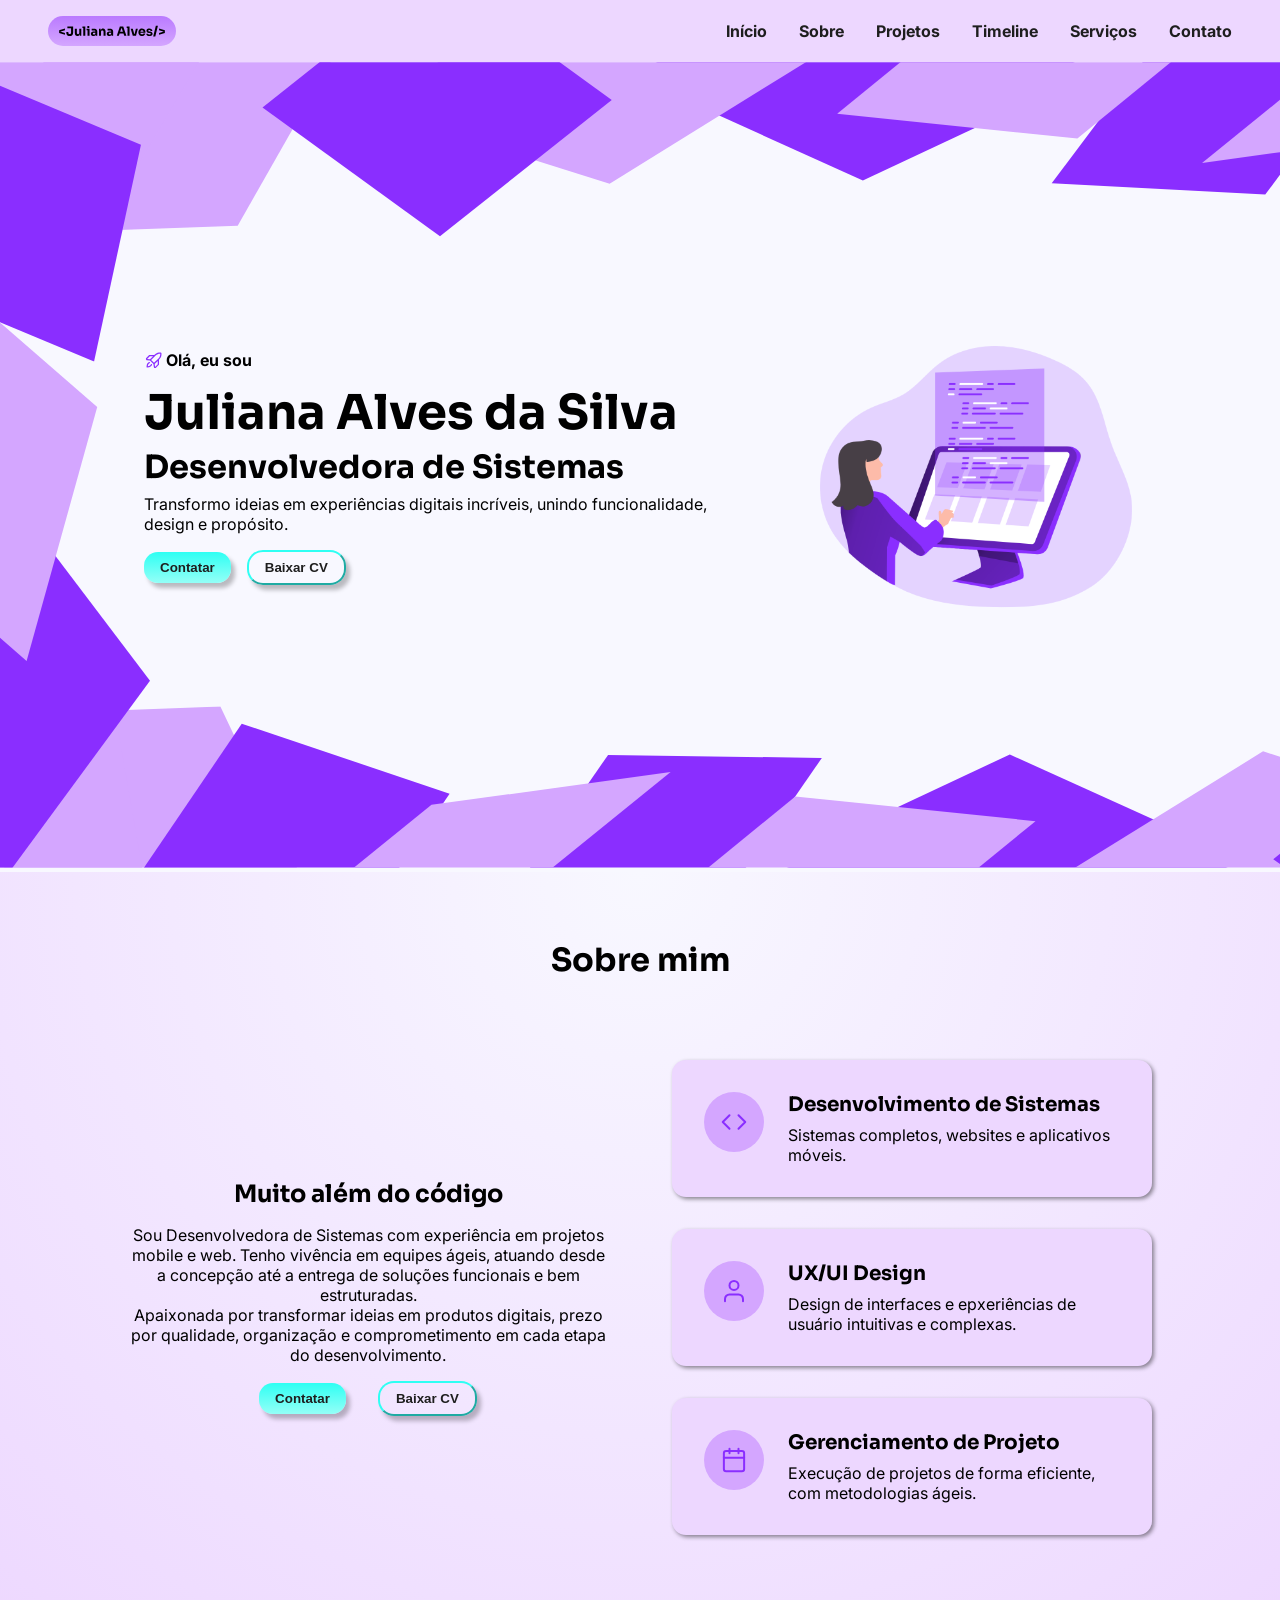
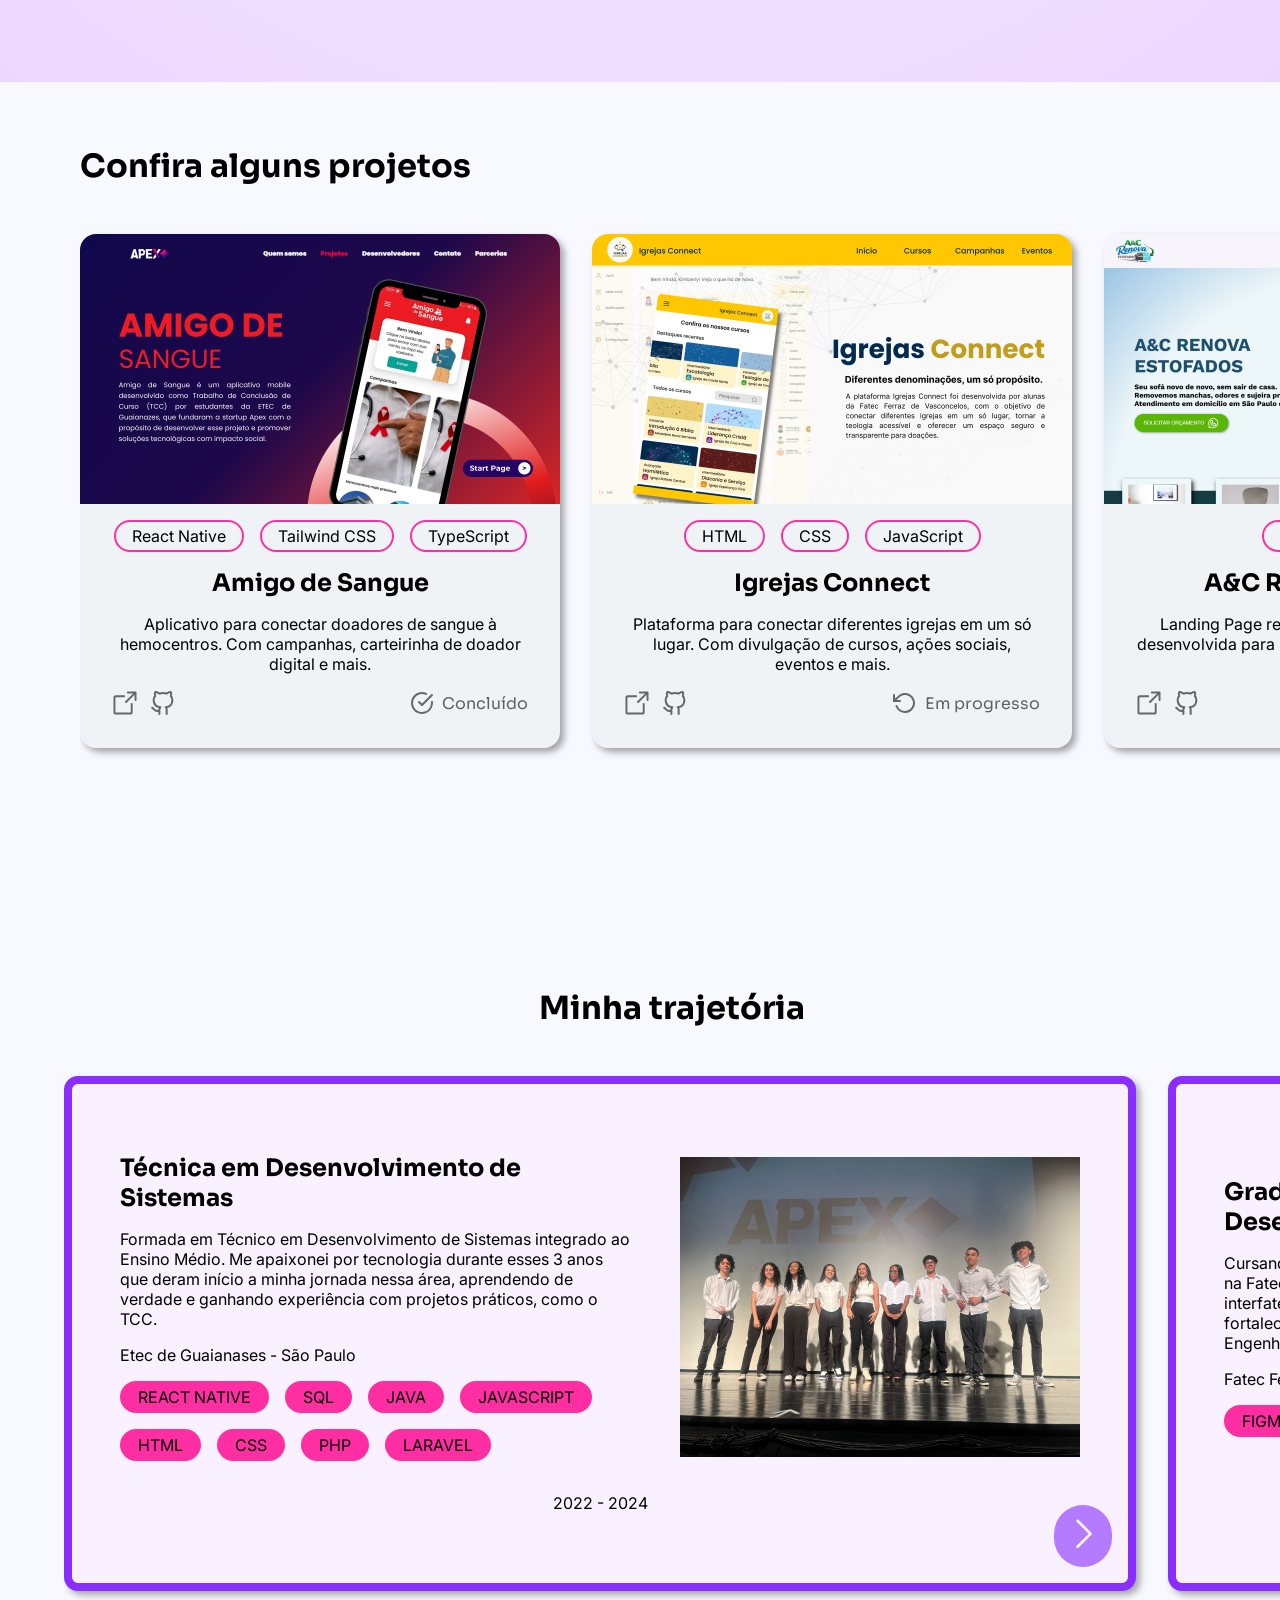
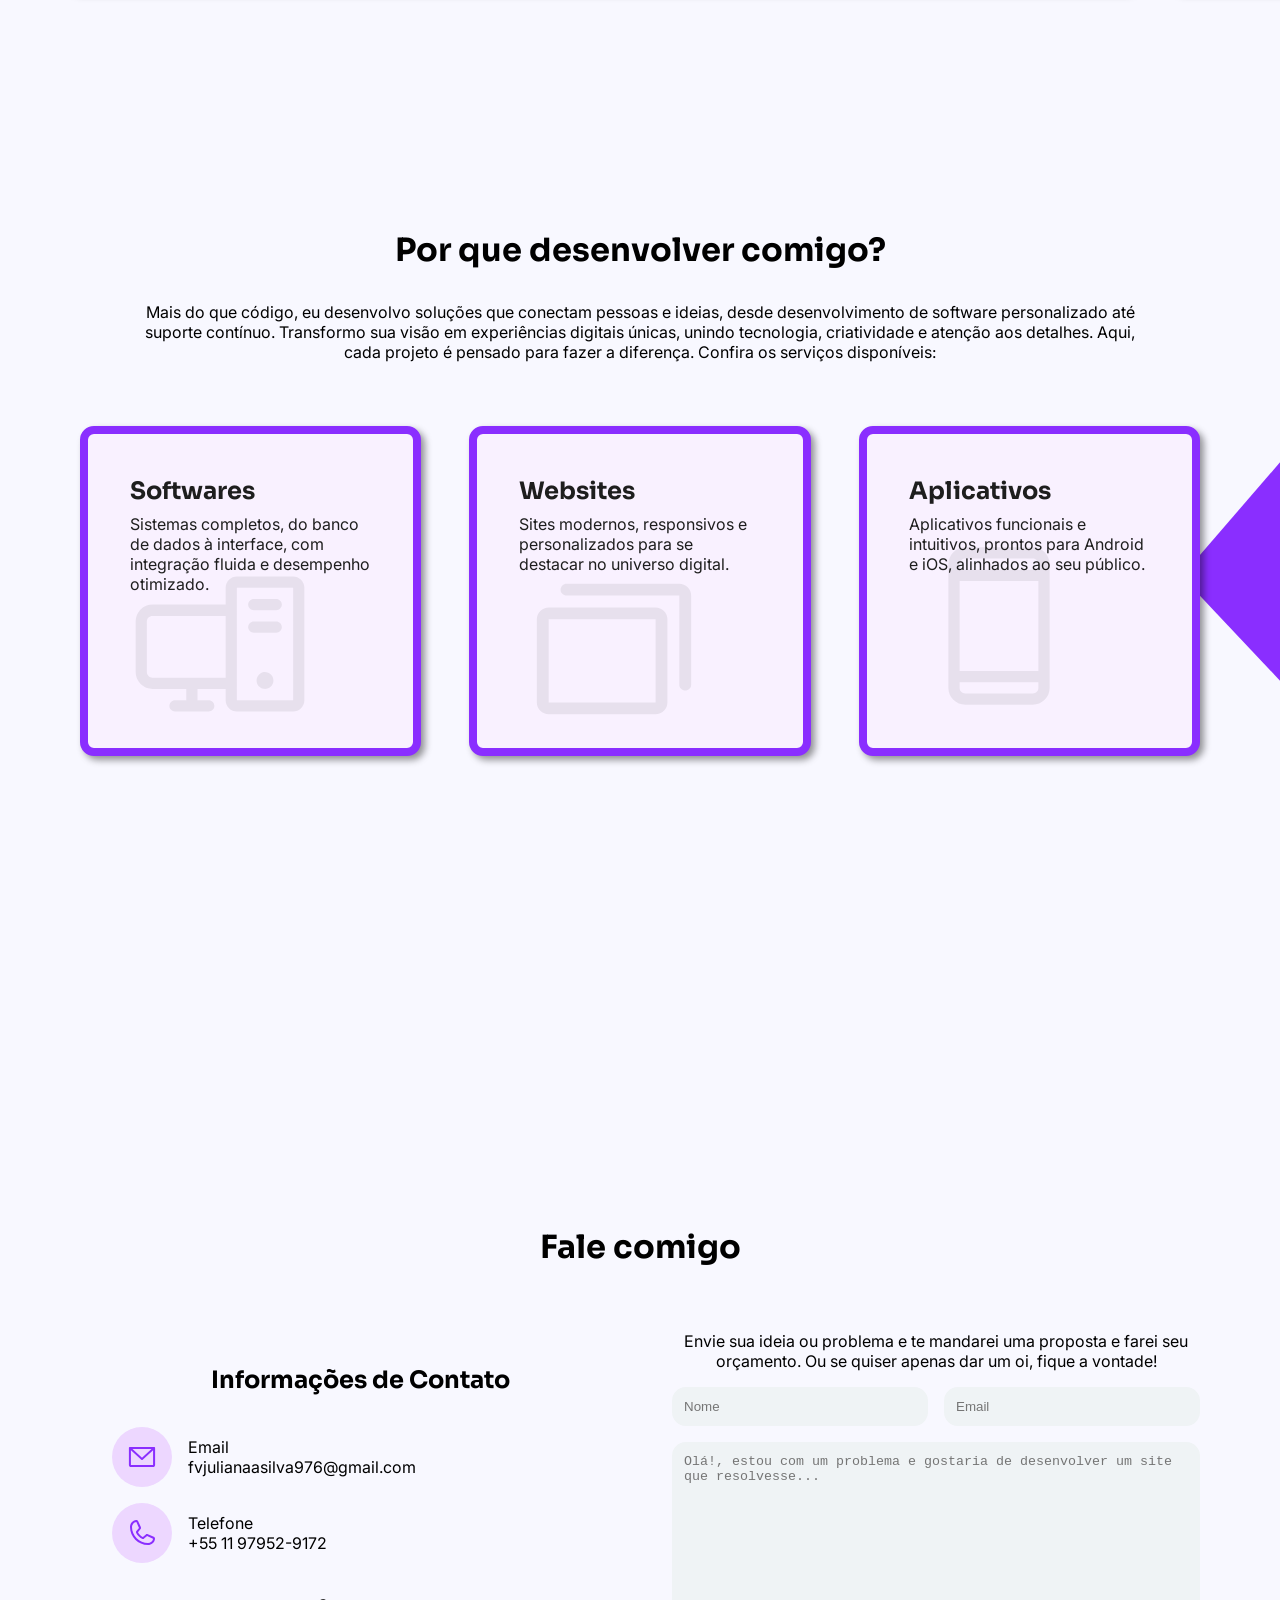
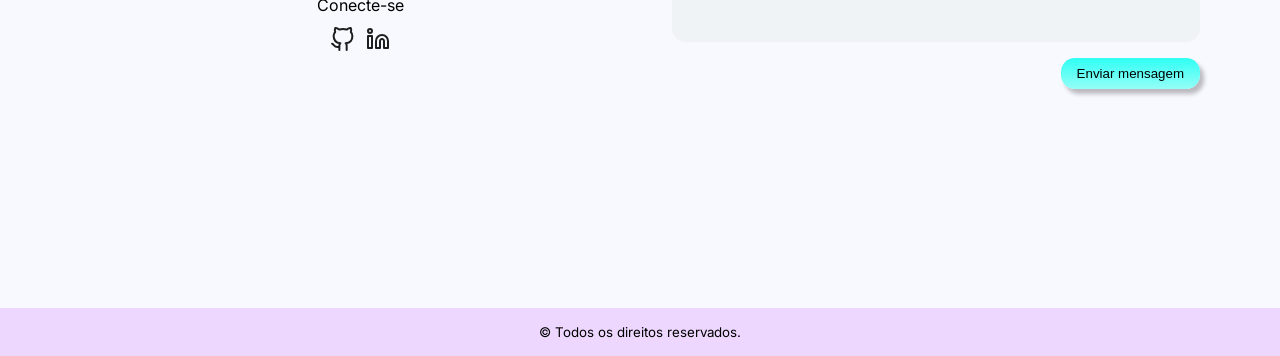
==== index.html @ aaa48507 "remove captcha" ====
<!DOCTYPE html>
<html lang="pt-br">
<head>
  <meta charset="UTF-8">
  <meta name="viewport" content="width=device-width, initial-scale=1.0">
  <meta name="description" content="Portfólio de Projetos de Sistemas desenvolvidos por Juliana Alves da Silva.">
  <link rel="preconnect" href="https://fonts.googleapis.com">
  <link rel="preconnect" href="https://fonts.gstatic.com" crossorigin>
  <link href="https://fonts.googleapis.com/css2?family=Inter:ital,opsz,wght@0,14..32,100..900;1,14..32,100..900&family=Sora:wght@100..800&display=swap" rel="stylesheet">
  <link rel="stylesheet" href="assets/styles/reset.css">
  <link rel="stylesheet" href="assets/styles/variaveis.css">
  <link rel="stylesheet" href="assets/styles/style.css">
  <title>Portfólio Juliana</title>
</head>
<body>
  <header class="header-content">
    <img src="assets/img/logo.svg" alt="Logo Juliana Alves" height="30px">
    <nav>
      <ul>
        <li><a href="#home">Início</a></li>
        <li><a href="#about">Sobre</a></li>
        <li><a href="#projects">Projetos</a></li>
        <li><a href="#timeline">Timeline</a></li>
        <li><a href="#services">Serviços</a></li>
        <li><a href="#contact">Contato</a></li>
      </ul>
    </nav>
  </header>
  <main>
    <section id="home">
      <div class="home__texts">
        <div class="span-inicio">
          <img src="assets/img/icons/foguete.svg" alt="foguete" height="20px">
          <p>Olá, eu sou</p>
        </div>
        <div class="texts">
          <h1>Juliana Alves da Silva</h1>
          <div class="home__desc">
            <h2>Desenvolvedora de Sistemas</h2>
            <p>Transformo ideias em experiências digitais incríveis, unindo funcionalidade, design e propósito.</p>
          </div>
        </div>
        <div class="ctas" style="gap: 1rem;">
          <button class="btn-primary">
            <a href="#contact">Contatar</a>
          </button>
          <button class="btn-secondary"><a href="assets/archives/curriculo-juliana-ti.pdf" download="curriculo-juliana-ti">Baixar CV</a></button>
        </div>
      </div>
      <img src="assets/img/art2.png" alt="ilustração de uma mulher programando" class="art">
    </section>

    <section id="about">
      <h2>Sobre mim</h2>
      <div class="about-main">
        <div class="about__intro">
          <h3>Muito além do código</h3>
          <p>Sou Desenvolvedora de Sistemas com experiência em projetos mobile e web. Tenho vivência em equipes ágeis, atuando desde a concepção até a entrega de soluções funcionais e bem estruturadas.
          <br>Apaixonada por transformar ideias em produtos digitais, prezo por qualidade, organização e comprometimento em cada etapa do desenvolvimento.</p>
          <div class="ctas">
            <button class="btn-primary"><a href="#contact">Contatar</a></button>
            <button class="btn-secondary"><a href="assets/archives/curriculo-juliana-ti.pdf" download="curriculo-juliana-ti">Baixar CV</a></button>
          </div>
        </div>
        <div class="cards">
          <div class="card">
            <img src="assets/img/icons/code.svg" alt="ícone de código">
            <div class="card__texts">
              <h4>Desenvolvimento de Sistemas</h4>
              <p>Sistemas completos, websites e aplicativos móveis.</p>
            </div>
          </div>
          <div class="card">
            <img src="assets/img/icons/user.svg" alt="ícone de usuário">
            <div class="card__texts">
              <h4>UX/UI Design</h4>
              <p>Design de interfaces e epxeriências de usuário intuitivas e complexas.</p>
            </div>
          </div>
          <div class="card">
            <img src="assets/img/icons/calendar.svg" alt="ícone de calendário">
            <div class="card__texts">
              <h4>Gerenciamento de Projeto</h4>
              <p>Execução de projetos de forma eficiente, com metodologias ágeis.</p>
            </div>
          </div>
        </div>
      </div>
    </section>

    <section id="projects">
      <h2>Confira alguns projetos</h2>
      <div class="projects__cards">
        <div class="project-card">
          <img src="assets/img/amigodesangue.png" alt="" width="480px" style="border-top-left-radius: 1rem; border-top-right-radius: 1rem;">
          <div class="stacks">
            <p class="stack">React Native</p>
            <p class="stack">Tailwind CSS</p>
            <p class="stack">TypeScript</p>
          </div>
          <div class="project-card__texts">
            <h3>Amigo de Sangue</h3>
            <p>Aplicativo para conectar doadores de sangue à hemocentros. Com campanhas, carteirinha de doador digital e mais.</p>
          </div>
          <div class="project-card__statuslink">
            <div class="project-card__link">
              <a href="https://github.com/juliana15paak/APP-amigo-de-sangue" target="_blank">
                <img src="assets/img/icons/open-extern.svg" alt="link para o github do projeto amigo de sangue" style="margin-bottom: -4px;">
              </a>
              <a href="https://github.com/juliana15paak/APP-amigo-de-sangue" target="_blank">
                <img src="assets/img/icons/github-gray.svg" alt="link para o github do projeto amigo de sangue" style="margin-bottom: -4px;">
              </a>
            </div>
            <div class="project-card__status">
              <img src="assets/img/icons/check.svg" alt="">
              <p>Concluído</p>
            </div>
          </div>
        </div>
        <div class="project-card">
          <img src="assets/img/igrejasconnect.png" alt="" width="480px" style="border-top-left-radius: 1rem; border-top-right-radius: 1rem;">
          <div class="stacks">
            <p class="stack">HTML</p>
            <p class="stack">CSS</p>
            <p class="stack">JavaScript</p>
          </div>
          <div class="project-card__texts">
            <h3>Igrejas Connect</h3>
            <p>Plataforma para conectar diferentes igrejas em um só lugar. Com divulgação de cursos, ações sociais, eventos e mais.</p>
          </div>
          <div class="project-card__statuslink">
            <div class="project-card__link">
              <a href="https://github.com/juliana15paak/igrejas-connect" target="_blank">
                <img src="assets/img/icons/open-extern.svg" alt="link para o github do projeto igrejas connect" style="margin-bottom: -4px;">
              </a>
              <a href="https://github.com/juliana15paak/igrejas-connect" target="_blank">
                <img src="assets/img/icons/github-gray.svg" alt="link para o github do projeto igrejas connect" style="margin-bottom: -4px;">
              </a>
            </div>
            <div class="project-card__status">
              <img src="assets/img/icons/rotate.svg" alt="">
              <p>Em progresso</p>
            </div>
          </div>
        </div>
        <div class="project-card">
          <img src="assets/img/acrenova.png" alt="página inicial de um site para um negócio de renovação de estofados" width="480px" style="border-top-left-radius: 1rem; border-top-right-radius: 1rem;">
          <div class="stacks">
            <p class="stack">HTML</p>
            <p class="stack">CSS</p>
          </div>
          <div class="project-card__texts">
            <h3>A&C Renova Estofados</h3>
            <p>Landing Page responsiva e focada em conversão desenvolvida para um negócio local de higienização de estofados.</p>
          </div>
          <div class="project-card__statuslink">
            <div class="project-card__link">
              <a href="https://juliana15paak.github.io/ac-renova-estofados/" target="_blank">
                <img src="assets/img/icons/open-extern.svg" alt="link para o site a e c renova estofados" style="margin-bottom: -4px;">
              </a>
              <a href="https://github.com/juliana15paak/ac-renova-estofados" target="_blank">
                <img src="assets/img/icons/github-gray.svg" alt="link para o github do projeto a e c renova estofados" style="margin-bottom: -4px;">
              </a>
            </div>
            <div class="project-card__status">
              <img src="assets/img/icons/rotate.svg" alt="">
              <p>Em progresso</p>
            </div>
          </div>
        </div>
      </div>
    </section>

    <section id="timeline">
      <h2>Minha trajetória</h2>
      <div class="timeline__cards">
        <div class="card-timeline" id="item1">
          <div class="trajetoria">
            <div class="trajetoria__texts">
              <h3>Técnica em Desenvolvimento de Sistemas</h3>
              <p>Formada em Técnico em Desenvolvimento de Sistemas integrado ao Ensino Médio. Me apaixonei por tecnologia durante esses 3 anos que deram início a minha jornada nessa área, aprendendo de verdade e ganhando experiência com projetos práticos, como o TCC.</p>
              <div class="local">
                <!-- icone de local -->
                <p>Etec de Guaianases - São Paulo</p>
              </div>
              <div class="stacks">
                <div class="stack-secondary">REACT NATIVE</div>
                <div class="stack-secondary">SQL</div>
                <div class="stack-secondary">JAVA</div>
                <div class="stack-secondary">JAVASCRIPT</div>
                <div class="stack-secondary">HTML</div>
                <div class="stack-secondary">CSS</div>
                <div class="stack-secondary">PHP</div>
                <div class="stack-secondary">LARAVEL</div>
              </div>
            </div>
            <img src="assets/img/apex.jpeg" alt="" width="400px">
          </div>
          <p>2022 - 2024</p>
          <a class="btn-next" href="#item2">
            <img src="assets/img/icons/arrow.svg" alt="seta para direita" width="42px">
          </a>
        </div>
        
        <div class="card-timeline" id="item2">
          <div class="trajetoria">
            <div class="trajetoria__texts">
              <h3>Graduanda em Análise e Desenvolvimento de Sistemas</h3>
              <p>Cursando o 3° Semestre em Análise e Desenvolvimento de Sistemas na Fatec. Participo de competições de programação como a interfatecs, estou desenvolvendo projetos acadêmicos e fortalecendo minha base para o início de uma carreira como Engenheira de Software.</p>
              <div class="local">
                <!-- icone de local -->
                <p>Fatec Ferraz de Vasconcelos - São Paulo</p>
              </div>
              <div class="stacks">
                <div class="stack-secondary">FIGMA</div>
                <div class="stack-secondary">UX/UI</div>
                <div class="stack-secondary">PYTHON</div>
                <div class="stack-secondary">ALGORITMOS</div>
              </div>
            </div>
            <img src="assets/img/fatec.jpeg" alt="" width="400px">
          </div>
          <p>2025 - 2027</p>
          <!-- <button>avançar</button> -->
        </div>
      </div>
    </section>

    <section id="services">
      <div class="services__texts">
        <h2>Por que desenvolver comigo?</h2>
        <p>Mais do que código, eu desenvolvo soluções que conectam pessoas e ideias, desde desenvolvimento de software personalizado até suporte contínuo. Transformo sua visão em experiências digitais únicas, unindo tecnologia, criatividade e atenção aos detalhes. Aqui, cada projeto é pensado para fazer a diferença. Confira os serviços disponíveis:</p>
      </div>
      <div class="services__cards">
        <div class="service__card">
          <a href="#contact">
            <div class="service__card-texts">
              <h3>Softwares</h3>
              <p>Sistemas completos, do banco de dados à interface, com integração fluida e desempenho otimizado.</p>
            </div>
            <img src="assets/img/icons/DesktopTower.svg" alt="Ícone de computador de fundo" width="180px" style="margin-top: -40px; margin-right: -10px;">
          </a>
        </div>
        <div class="service__card">
          <a href="#contact">
            <div class="service__card-texts">
              <h3>Websites</h3>
              <p>Sites modernos, responsivos e personalizados para se destacar no universo digital.</p>
            </div>
            <img src="assets/img/icons/Cards.svg" alt="Ícone de pa´ginas web de fundo" width="190px" style="margin-top: -20px; margin-right: -10px;">
          </a>
        </div>
        <div class="service__card">
          <a href="#contact">
            <div class="service__card-texts">
              <h3>Aplicativos</h3>
              <p>Aplicativos funcionais e intuitivos, prontos para Android e iOS, alinhados ao seu público.</p>
            </div>
            <img src="assets/img/icons/DeviceMobile.svg" alt="Ícone de celular de fundo" width="180px" style="margin-top: -38px; margin-right: -30px;">
          </a>
        </div>
      </div>
    </section>

    <section id="contact">
      <h2>Fale comigo</h2>
      <div class="infos-e-form">
        <div class="contact__infos">
          <h3>Informações de Contato</h3>

          <div class="infos">
            <div class="info">
              <img src="assets/img/icons/email.svg" alt="ícone de email">
              <div class="info__texts">
                <p>Email</p>
                <p>fvjulianaasilva976@gmail.com</p>
              </div>
            </div>
            <div class="info">
              <img src="assets/img/icons/phone.svg" alt="ícone de telefone">
              <div class="info__texts">
                <p>Telefone</p>
                <p>+55 11 97952-9172</p>
              </div>
            </div>
          </div>

          <div class="conecte">
            <p>Conecte-se</p>
            <div class="redes">
              <a href="https://github.com/juliana15paak" target="_blank">
                <img src="assets/img/icons/github.svg" alt="link para o github" width="24px">
              </a>
            <a href="https://linkedin.com/in/juliana-alves976" target="_blank">
              <img src="assets/img/icons/linkedin.svg" alt="link para o linkedin" width="24px">
            </a>
          </div>
          </div>
        </div>

        <div class="contact__form">
          <p>Envie sua ideia ou problema e te mandarei uma proposta e farei seu orçamento. Ou se quiser apenas dar um oi, fique a vontade!</p>
          <form action="https://formsubmit.co/fvjulianaasilva976@gmail.com" method="POST" class="form">
            <div class="campos">
              <input type="hidden" name="_next" value="http://https://juliana15paak.github.io/portfolio-juliana15paak/">
              <input type="hidden" name="_subject" value="Novo contato pelo Portfólio!">
              <input type="hidden" name="_captcha" value="false">
              <div class="inputs">
                <input type="text" name="name" id="name" placeholder="Nome" required>
                <input type="email" name="email" id="email" placeholder="Email" required>
              </div>
              <textarea name="message" id="message" placeholder="Olá!, estou com um problema e gostaria de desenvolver um site que resolvesse..." required></textarea>
            </div>
            <button class="btn-primary" style="align-self: end;" type="submit">Enviar mensagem</button>
          </form>
        </div>
      </div>
    </section>
  </main>
  <footer>
    <small>&copy; Todos os direitos reservados.</small>
  </footer>
</body>
</html>
---- assets/styles/variaveis.css ----
:root{
  --color-light: #F8F8FF;
  --color-dark: #1E1E1E;
  --color-secondary: #8A2EFF;
  --color-tertiary: #2EFFF3;
  --color-quaternary: #FF2EA3;

  /*shades*/
  --shadow: #EFF3F5;
  --shadow-secondary: #F9F1FF;
  --shadow-tertiary: #00000012;
  --light-shadow1: #9E9EA2;
  --light-shadow2: #666669;
  --dark-shadow1: #171717;
  --dark-shadow2: #111111;
  --secondary-shadow1: #5C25A2;
  --secondary-shadow2: #3F1D6A;
  --tertiary-shadow1: #2EA29B;
  --tertiary-shadow2: #276965;
  --quaternary-shadow1: #A3296A;
  --quaternary-shadow2: #6B2146;

  /*tints*/
  --light-tone1: #FAFAFF;
  --light-tone2: #FCFCFF;
  --dark-tone1: #606060;
  --dark-tone2: #929292;
  --secondary-tone1: #B47AFF;
  --secondary-tone2: #D4A6FF;
  --secondary-tone3: #EDD7FF;
  --tertiary-tone1: #94FFF7;
  --tertiary-tone2: #BDFFFA;
  --tertiary-tone3: #E3FFFD;
  --quaternary-tone1: #FF87C1;
  --quaternary-tone2: #FFB1D5;
  --quaternary-tone3: #FFDDEC;
  
  /*tamanhos*/
  --radius-sm: 8px;
  --radius-md: 14px;
  --radius-lg: 16px;

  --max-width:1200px;

  /*tipografia*/
  --ff-title: Sora, sans-serif;
  --ff-body: Inter, sans-serif;

  /*gradients*/
  --gradient-secondary: linear-gradient(90deg, var(--color-secondary), var(--secondary-shadow1));
  --gradient-tertiary: linear-gradient(180deg, var(--color-tertiary), var(--tertiary-tone1));
}
---- assets/styles/style.css ----
@import url(layout.css);
@import url(components.css);
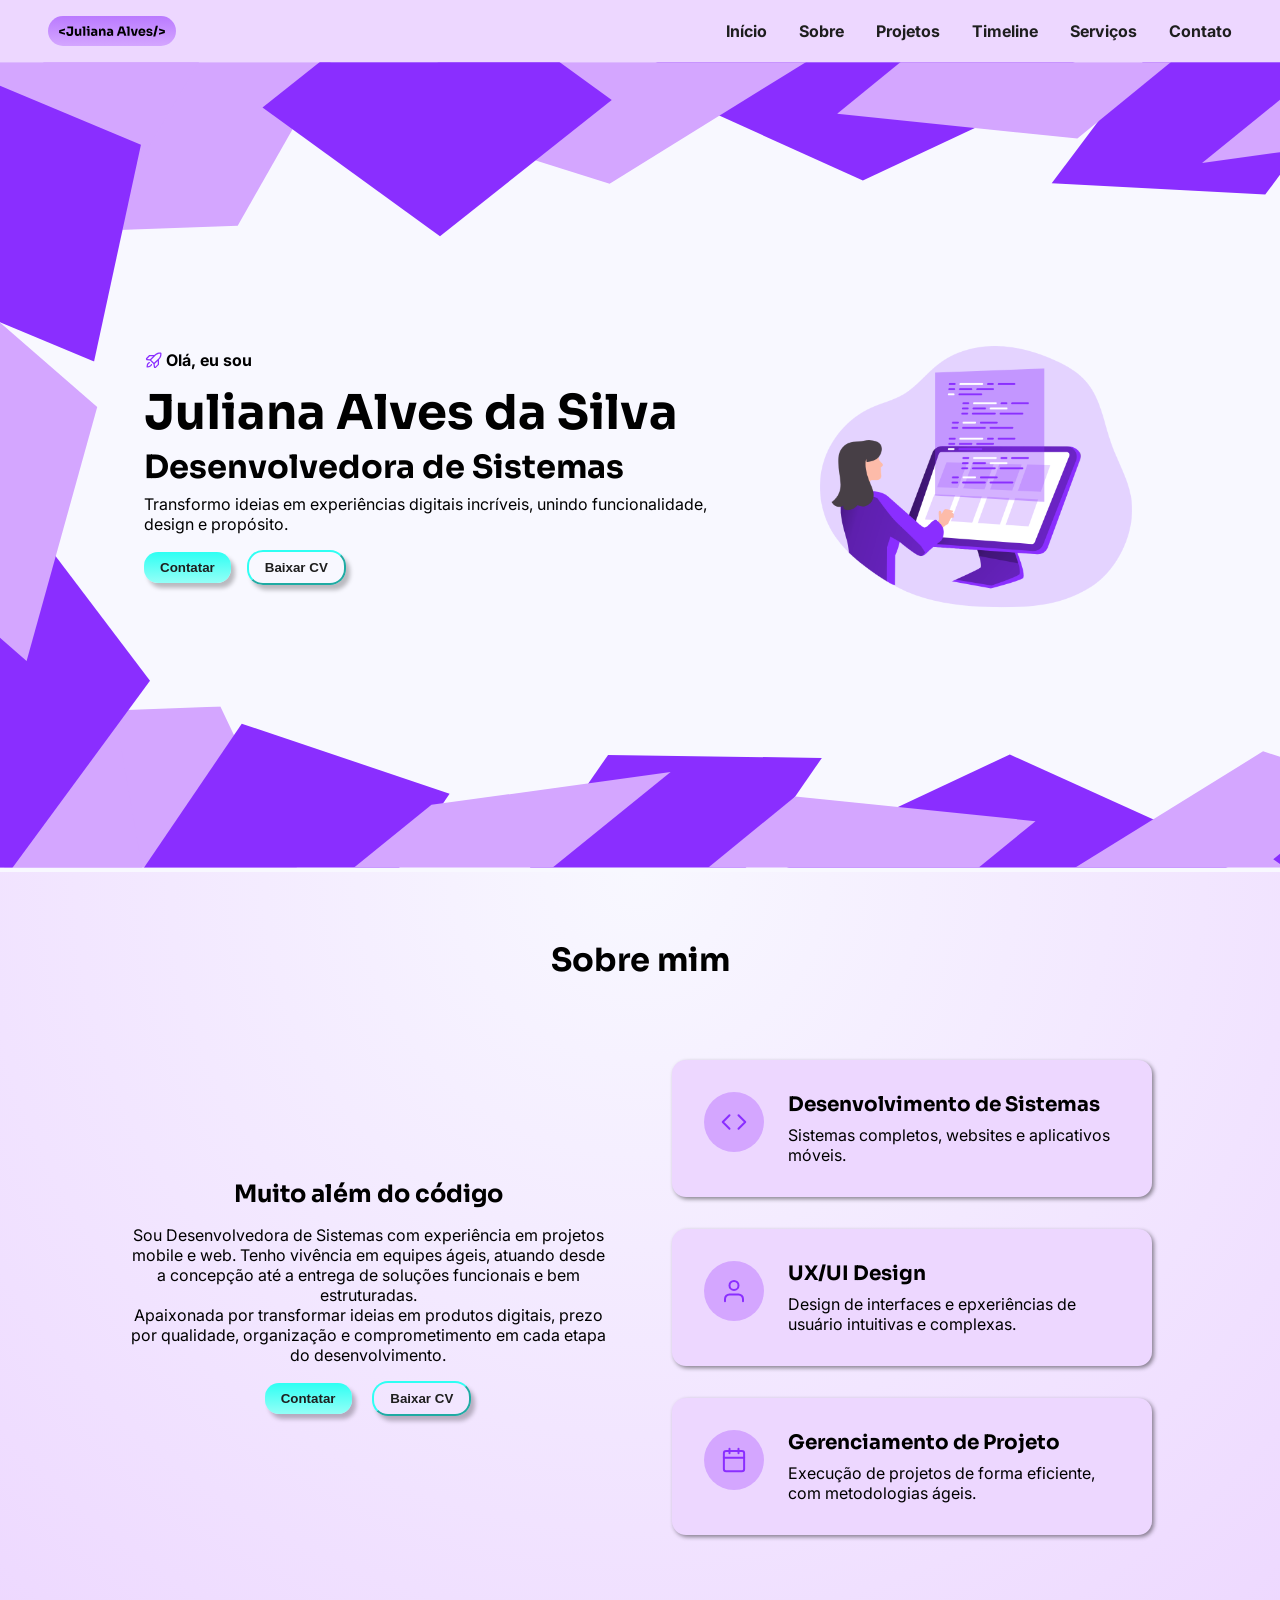
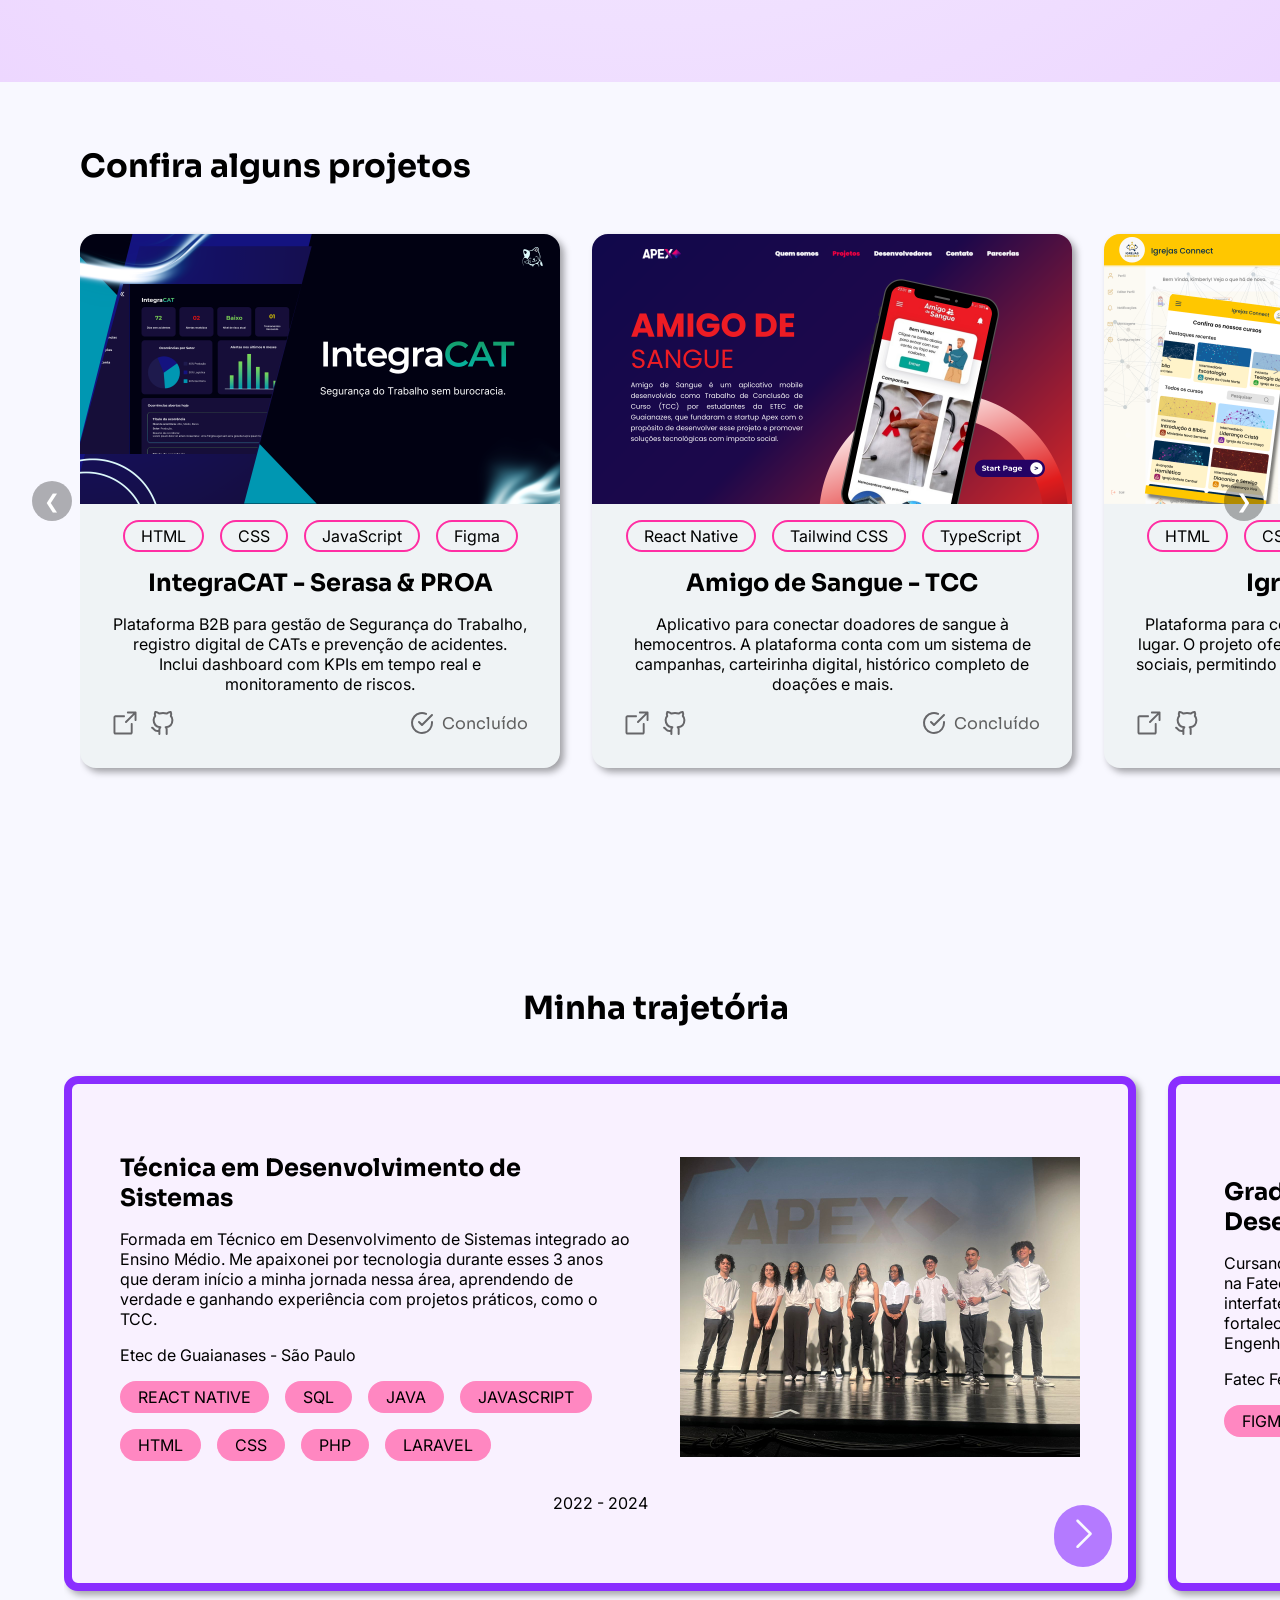
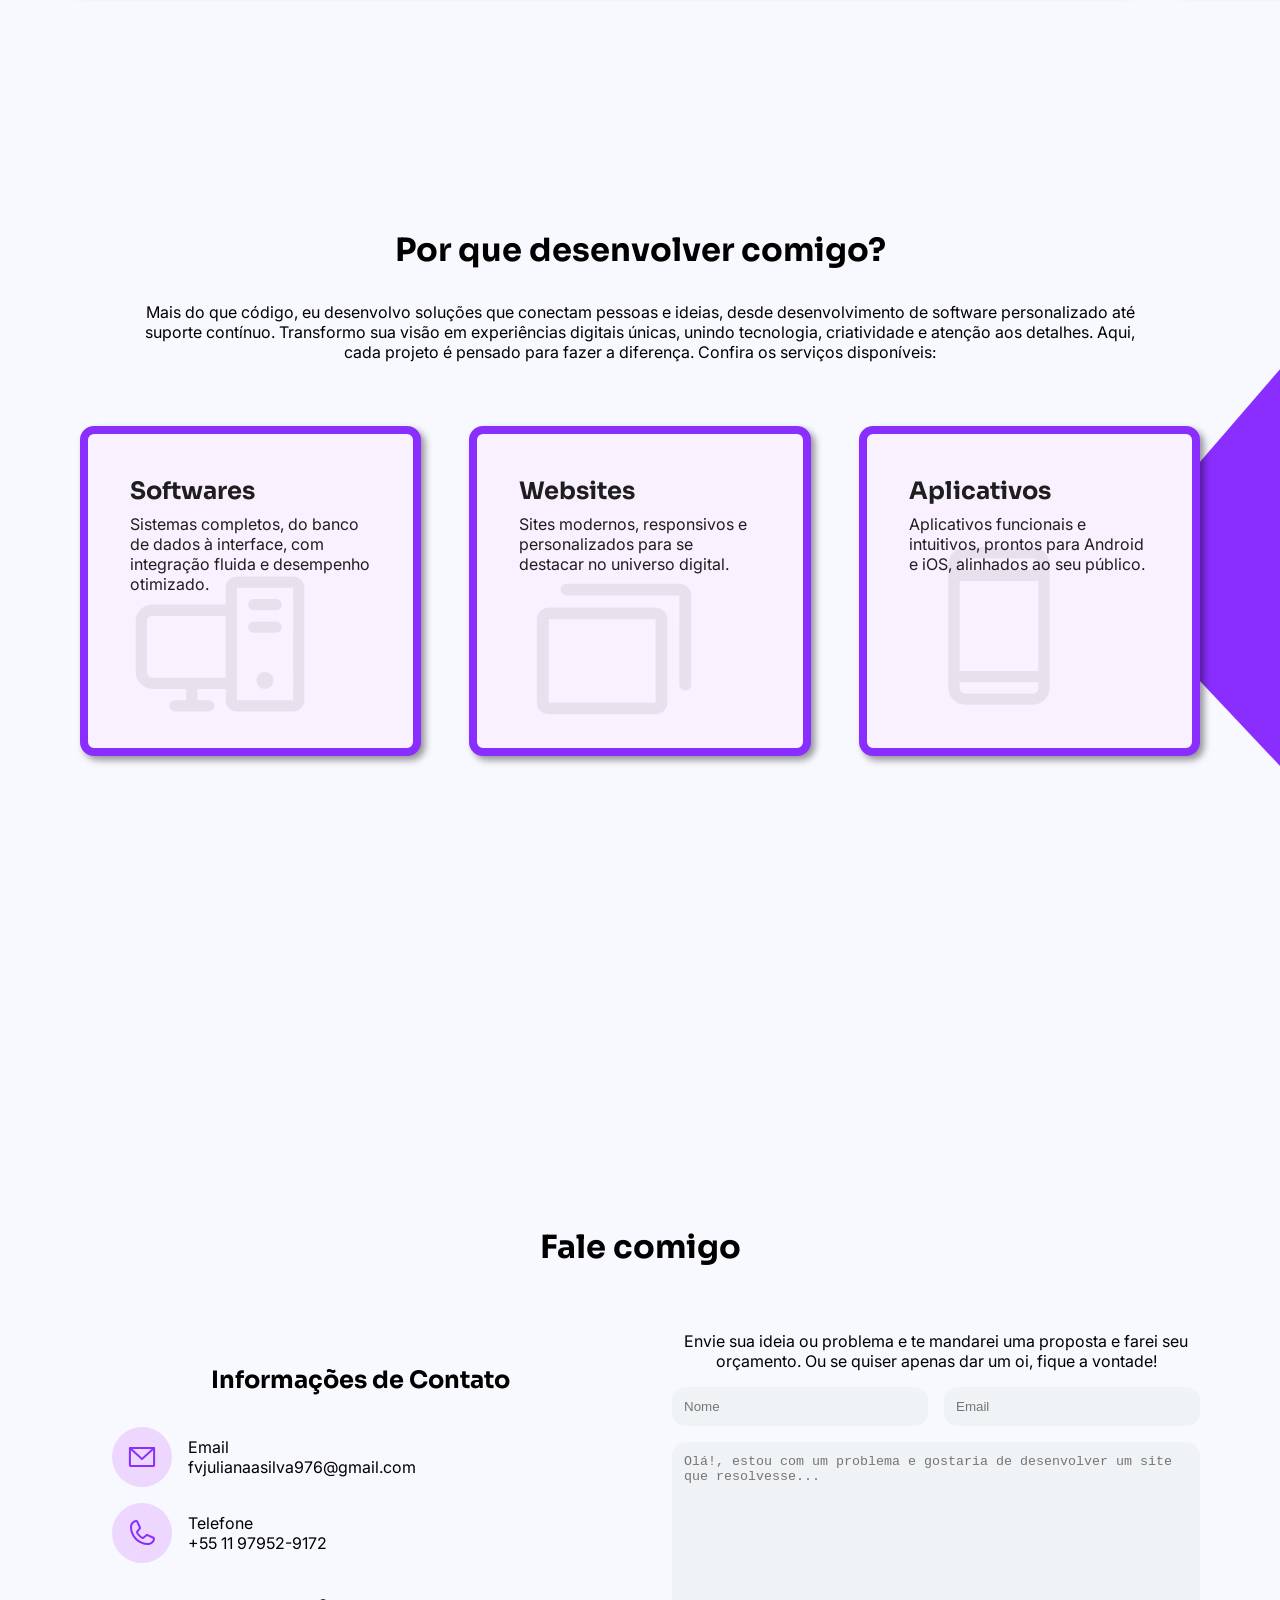
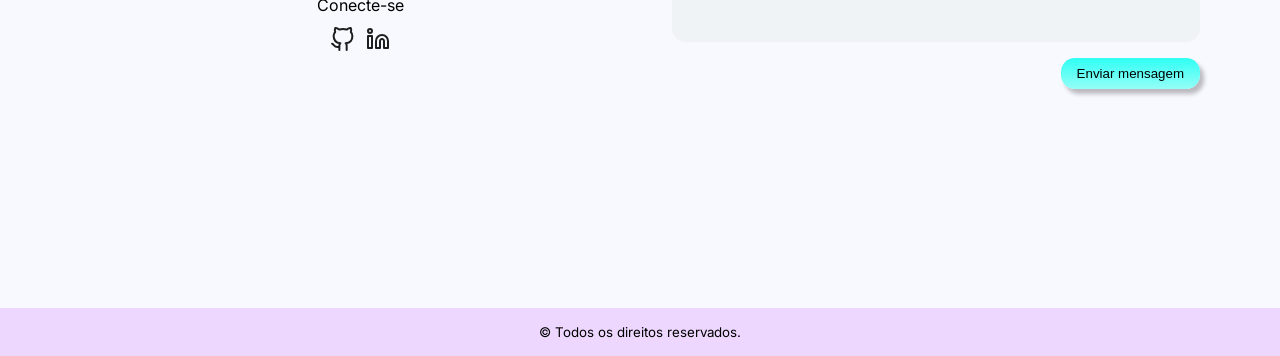
==== commit 4adeea25: "feat: ajusta carrossel de projetos e add integracat" ====
--- a/index.html
+++ b/index.html
@@ -90,84 +90,118 @@
 
     <section id="projects">
       <h2>Confira alguns projetos</h2>
-      <div class="projects__cards">
-        <div class="project-card">
-          <img src="assets/img/amigodesangue.png" alt="" width="480px" style="border-top-left-radius: 1rem; border-top-right-radius: 1rem;">
-          <div class="stacks">
-            <p class="stack">React Native</p>
-            <p class="stack">Tailwind CSS</p>
-            <p class="stack">TypeScript</p>
-          </div>
-          <div class="project-card__texts">
-            <h3>Amigo de Sangue</h3>
-            <p>Aplicativo para conectar doadores de sangue à hemocentros. Com campanhas, carteirinha de doador digital e mais.</p>
-          </div>
-          <div class="project-card__statuslink">
-            <div class="project-card__link">
-              <a href="https://github.com/juliana15paak/APP-amigo-de-sangue" target="_blank">
-                <img src="assets/img/icons/open-extern.svg" alt="link para o github do projeto amigo de sangue" style="margin-bottom: -4px;">
-              </a>
-              <a href="https://github.com/juliana15paak/APP-amigo-de-sangue" target="_blank">
-                <img src="assets/img/icons/github-gray.svg" alt="link para o github do projeto amigo de sangue" style="margin-bottom: -4px;">
-              </a>
-            </div>
-            <div class="project-card__status">
-              <img src="assets/img/icons/check.svg" alt="">
-              <p>Concluído</p>
-            </div>
-          </div>
-        </div>
-        <div class="project-card">
-          <img src="assets/img/igrejasconnect.png" alt="" width="480px" style="border-top-left-radius: 1rem; border-top-right-radius: 1rem;">
-          <div class="stacks">
-            <p class="stack">HTML</p>
-            <p class="stack">CSS</p>
-            <p class="stack">JavaScript</p>
-          </div>
-          <div class="project-card__texts">
-            <h3>Igrejas Connect</h3>
-            <p>Plataforma para conectar diferentes igrejas em um só lugar. Com divulgação de cursos, ações sociais, eventos e mais.</p>
-          </div>
-          <div class="project-card__statuslink">
-            <div class="project-card__link">
-              <a href="https://github.com/juliana15paak/igrejas-connect" target="_blank">
-                <img src="assets/img/icons/open-extern.svg" alt="link para o github do projeto igrejas connect" style="margin-bottom: -4px;">
-              </a>
-              <a href="https://github.com/juliana15paak/igrejas-connect" target="_blank">
-                <img src="assets/img/icons/github-gray.svg" alt="link para o github do projeto igrejas connect" style="margin-bottom: -4px;">
-              </a>
-            </div>
-            <div class="project-card__status">
-              <img src="assets/img/icons/rotate.svg" alt="">
-              <p>Em progresso</p>
-            </div>
-          </div>
-        </div>
-        <div class="project-card">
-          <img src="assets/img/acrenova.png" alt="página inicial de um site para um negócio de renovação de estofados" width="480px" style="border-top-left-radius: 1rem; border-top-right-radius: 1rem;">
-          <div class="stacks">
-            <p class="stack">HTML</p>
-            <p class="stack">CSS</p>
-          </div>
-          <div class="project-card__texts">
-            <h3>A&C Renova Estofados</h3>
-            <p>Landing Page responsiva e focada em conversão desenvolvida para um negócio local de higienização de estofados.</p>
-          </div>
-          <div class="project-card__statuslink">
-            <div class="project-card__link">
-              <a href="https://juliana15paak.github.io/ac-renova-estofados/" target="_blank">
-                <img src="assets/img/icons/open-extern.svg" alt="link para o site a e c renova estofados" style="margin-bottom: -4px;">
-              </a>
-              <a href="https://github.com/juliana15paak/ac-renova-estofados" target="_blank">
-                <img src="assets/img/icons/github-gray.svg" alt="link para o github do projeto a e c renova estofados" style="margin-bottom: -4px;">
-              </a>
-            </div>
-            <div class="project-card__status">
-              <img src="assets/img/icons/rotate.svg" alt="">
-              <p>Em progresso</p>
-            </div>
-          </div>
-        </div>
+      <div class="carousel-wrapper" >
+        <button class="arrow-btn prev" onclick="scrollCarousel(-1)">&#10094;</button>
+        <div class="projects__cards" id="projectsList">
+          <div class="project-card">
+            <img src="assets/img/integracat.png" alt="" width="480px" style="border-top-left-radius: 1rem; border-top-right-radius: 1rem;">
+            <div class="stacks">
+              <p class="stack">HTML</p>
+              <p class="stack">CSS</p>
+              <p class="stack">JavaScript</p>
+              <p class="stack">Figma</p>
+            </div>
+            <div class="project-card__texts">
+              <h3>IntegraCAT - Serasa & PROA</h3>
+              <p>Plataforma B2B para gestão de Segurança do Trabalho, registro digital de CATs e prevenção de acidentes. Inclui dashboard com KPIs em tempo real e monitoramento de riscos.</p>
+            </div>
+            <div class="project-card__statuslink">
+              <div class="project-card__link">
+                <a href="https://integracat.github.io/IntegraCAT-site/" target="_blank">
+                  <img src="assets/img/icons/open-extern.svg" alt="link para o site do projeto integraCAT" style="margin-bottom: -4px;">
+                </a>
+                <a href="https://github.com/IntegraCAT/IntegraCAT-site" target="_blank">
+                  <img src="assets/img/icons/github-gray.svg" alt="link para o código fonte (github) do projeto integraCAT" style="margin-bottom: -4px;">
+                </a>
+              </div>
+              <div class="project-card__status">
+                <img src="assets/img/icons/check.svg" alt="">
+                <p>Concluído</p>
+              </div>
+            </div>
+          </div>
+          <div class="project-card">
+            <img src="assets/img/amigodesangue.png" alt="" width="480px" style="border-top-left-radius: 1rem; border-top-right-radius: 1rem;">
+            <div class="stacks">
+              <p class="stack">React Native</p>
+              <p class="stack">Tailwind CSS</p>
+              <p class="stack">TypeScript</p>
+            </div>
+            <div class="project-card__texts">
+              <h3>Amigo de Sangue - TCC</h3>
+              <p>Aplicativo para conectar doadores de sangue à hemocentros. A plataforma conta com um sistema de campanhas, carteirinha digital, histórico completo de doações e mais.</p>
+            </div>
+            <div class="project-card__statuslink">
+              <div class="project-card__link">
+                <a href="https://github.com/juliana15paak/APP-amigo-de-sangue" target="_blank">
+                  <img src="assets/img/icons/open-extern.svg" alt="link para o código fonte (github) do projeto amigo de sangue" style="margin-bottom: -4px;">
+                </a>
+                <a href="https://github.com/juliana15paak/APP-amigo-de-sangue" target="_blank">
+                  <img src="assets/img/icons/github-gray.svg" alt="link para o código fonte (github) do projeto amigo de sangue" style="margin-bottom: -4px;">
+                </a>
+              </div>
+              <div class="project-card__status">
+                <img src="assets/img/icons/check.svg" alt="">
+                <p>Concluído</p>
+              </div>
+            </div>
+          </div>
+          <div class="project-card">
+            <img src="assets/img/igrejasconnect.png" alt="" width="480px" style="border-top-left-radius: 1rem; border-top-right-radius: 1rem;">
+            <div class="stacks">
+              <p class="stack">HTML</p>
+              <p class="stack">CSS</p>
+              <p class="stack">JavaScript</p>
+              <p class="stack">Figma</p>
+            </div>
+            <div class="project-card__texts">
+              <h3>Igrejas Connect</h3>
+              <p>Plataforma para conectar diferentes igrejas em um só lugar. O projeto oferece divulgação de eventos e ações sociais, permitindo que os usuários façam doações e se voluntariem.</p>
+            </div>
+            <div class="project-card__statuslink">
+              <div class="project-card__link">
+                <a href="https://github.com/juliana15paak/igrejas-connect" target="_blank">
+                  <img src="assets/img/icons/open-extern.svg" alt="link para o código fonte (github) do projeto igrejas connect" style="margin-bottom: -4px;">
+                </a>
+                <a href="https://github.com/juliana15paak/igrejas-connect" target="_blank">
+                  <img src="assets/img/icons/github-gray.svg" alt="link para o código fonte (github) do projeto igrejas connect" style="margin-bottom: -4px;">
+                </a>
+              </div>
+              <div class="project-card__status">
+                <img src="assets/img/icons/rotate.svg" alt="">
+                <p>Em progresso</p>
+              </div>
+            </div>
+          </div>
+          <div class="project-card">
+            <img src="assets/img/acrenova.png" alt="página inicial de um site para um negócio de renovação de estofados" width="480px" style="border-top-left-radius: 1rem; border-top-right-radius: 1rem;">
+            <div class="stacks">
+              <p class="stack">HTML</p>
+              <p class="stack">CSS</p>
+              <p class="stack">JavaScript</p>
+              <p class="stack">Figma</p>
+            </div>
+            <div class="project-card__texts">
+              <h3>A&C Renova Estofados</h3>
+              <p>Landing Page responsiva e focada em conversão para um negócio local de higienização de estofados. Inclui link direto para o WhatsApp para orçamentos rápidos e otimização SEO para busca regional.</p>
+            </div>
+            <div class="project-card__statuslink">
+              <div class="project-card__link">
+                <a href="https://www.aecrenovaestofados.com.br/" target="_blank">
+                  <img src="assets/img/icons/open-extern.svg" alt="link para o site a e c renova estofados" style="margin-bottom: -4px;">
+                </a>
+                <a href="https://github.com/juliana15paak/ac-renova-estofados" target="_blank">
+                  <img src="assets/img/icons/github-gray.svg" alt="link para o código fonte (github) do projeto a e c renova estofados" style="margin-bottom: -4px;">
+                </a>
+              </div>
+              <div class="project-card__status">
+                <img src="assets/img/icons/check.svg" alt="">
+                <p>Concluído</p>
+              </div>
+            </div>
+          </div>
+        </div>
+        <button class="arrow-btn next" onclick="scrollCarousel(1)">&#10095;</button>
       </div>
     </section>
 
@@ -302,7 +336,7 @@
           <p>Envie sua ideia ou problema e te mandarei uma proposta e farei seu orçamento. Ou se quiser apenas dar um oi, fique a vontade!</p>
           <form action="https://formsubmit.co/fvjulianaasilva976@gmail.com" method="POST" class="form">
             <div class="campos">
-              <input type="hidden" name="_next" value="http://https://juliana15paak.github.io/portfolio-juliana15paak/">
+              <input type="hidden" name="_next" value="http://juliana15paak.github.io/portfolio-juliana15paak/#sucesso">
               <input type="hidden" name="_subject" value="Novo contato pelo Portfólio!">
               <input type="hidden" name="_captcha" value="false">
               <div class="inputs">
@@ -313,6 +347,15 @@
             </div>
             <button class="btn-primary" style="align-self: end;" type="submit">Enviar mensagem</button>
           </form>
+          <div class="modal" id="sucesso">
+            <div class="modal__content">
+              <div class="modal__texts">
+                <h2>Mensagem enviada!</h2>
+                <p>Obrigada pelo contato. Te responderei o mais rápido possível para falarmos sobre seu projeto!</p>
+              </div>
+              <a href="#" class="btn-fechar">Fechar</a>
+            </div>
+          </div>
         </div>
       </div>
     </section>
@@ -320,5 +363,7 @@
   <footer>
     <small>&copy; Todos os direitos reservados.</small>
   </footer>
+
+  <script src="script.js"></script>
 </body>
 </html>
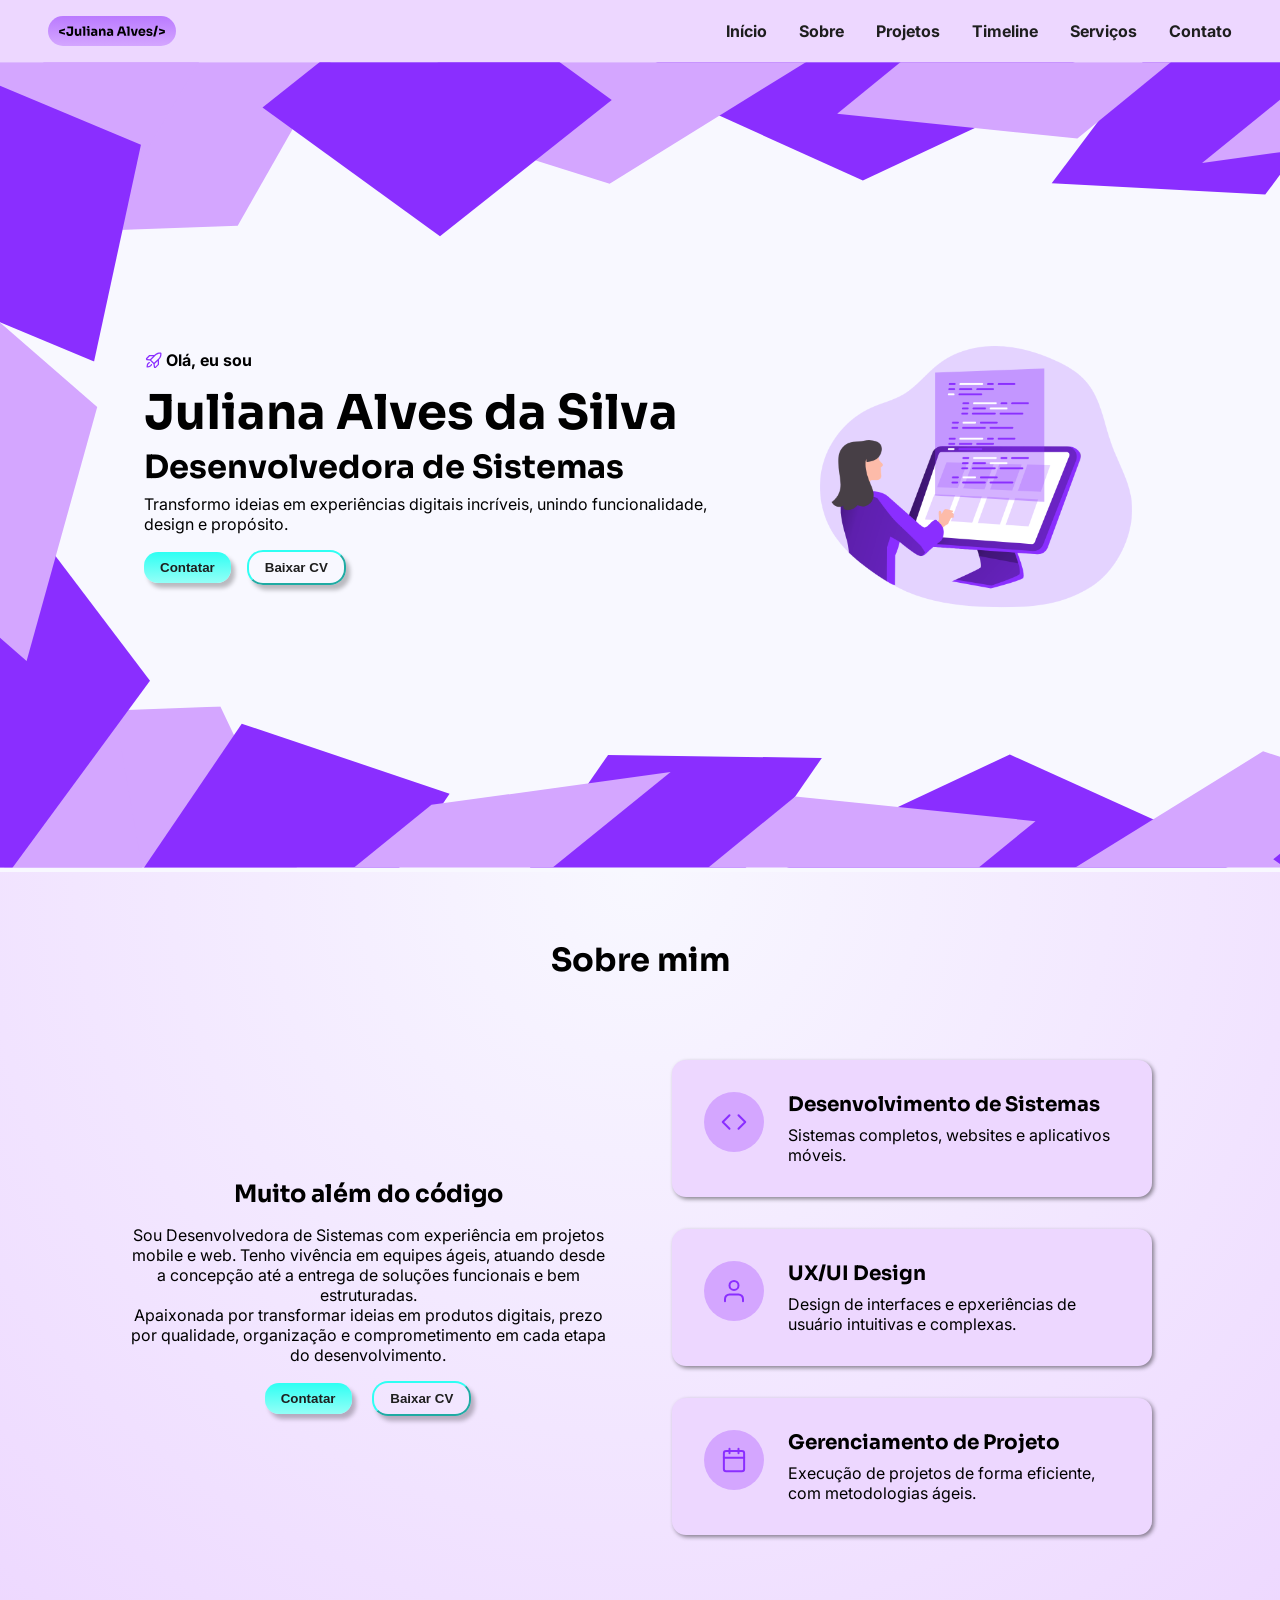
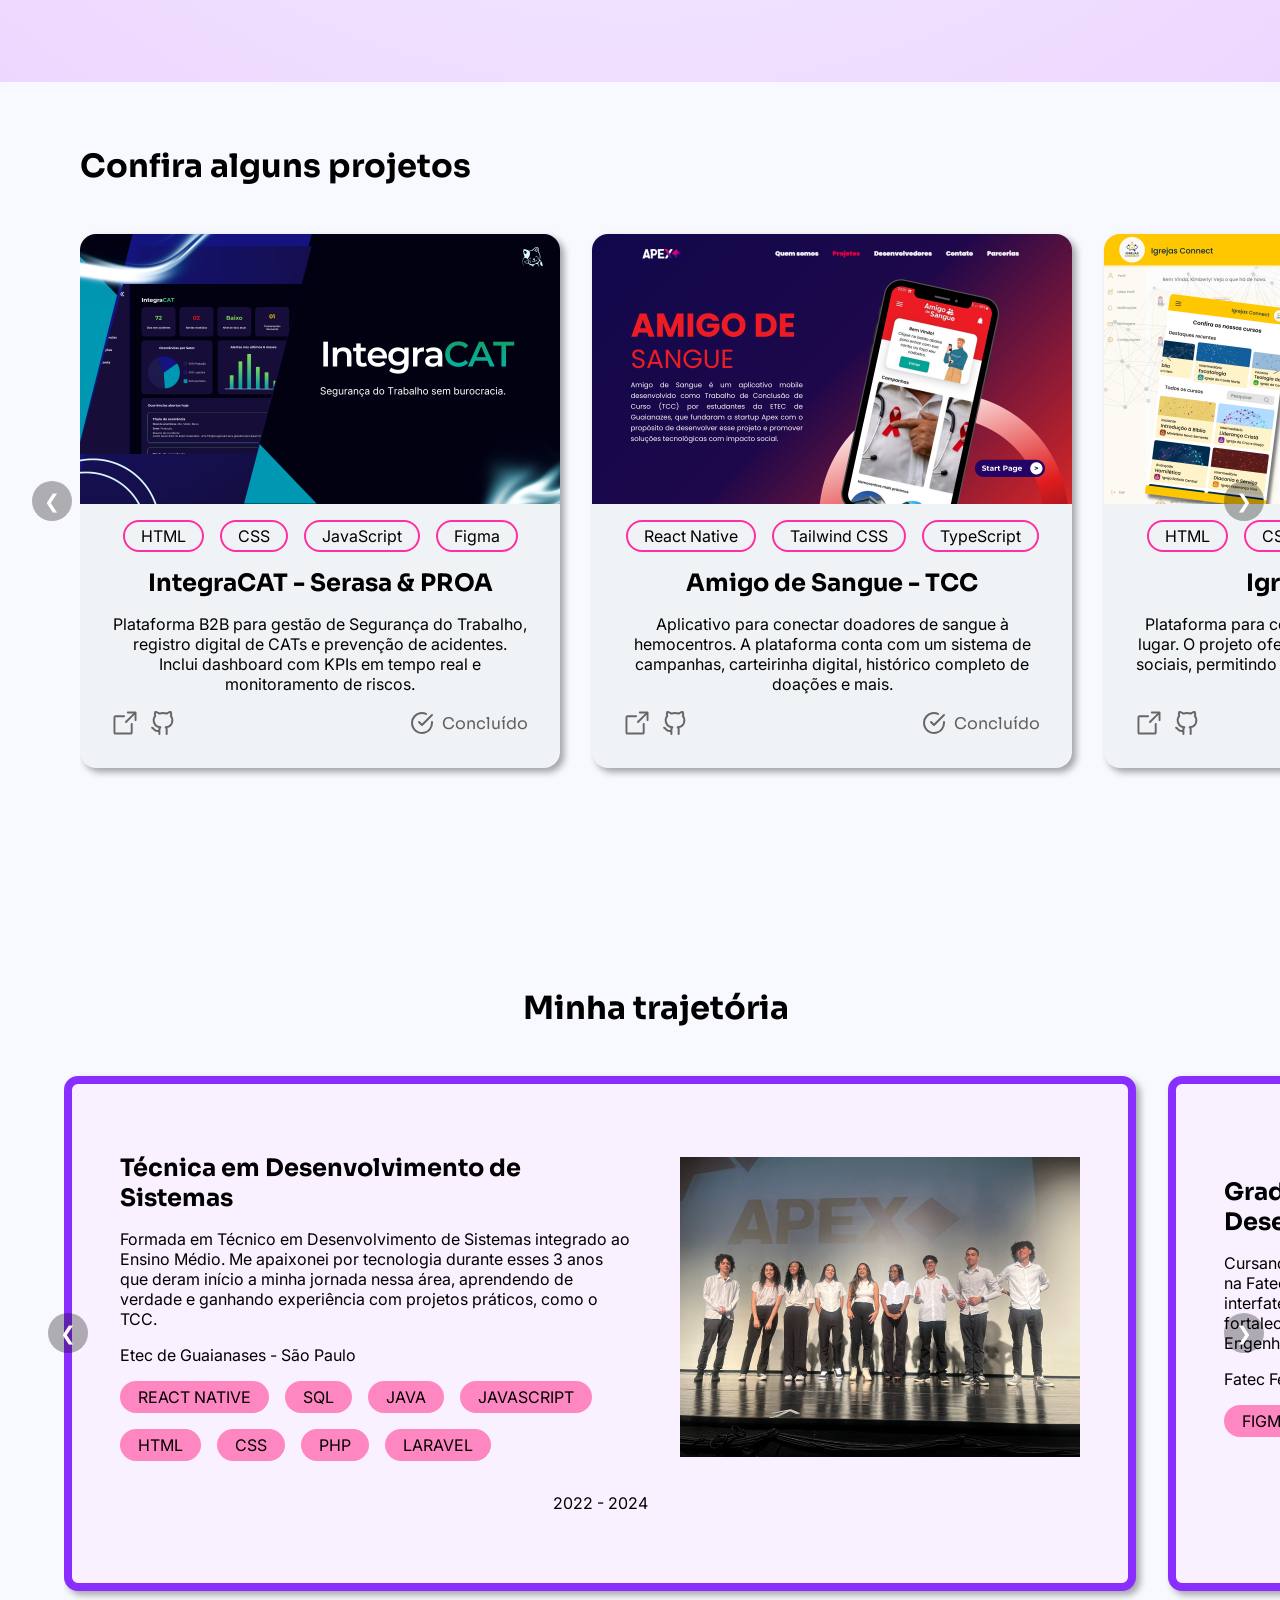
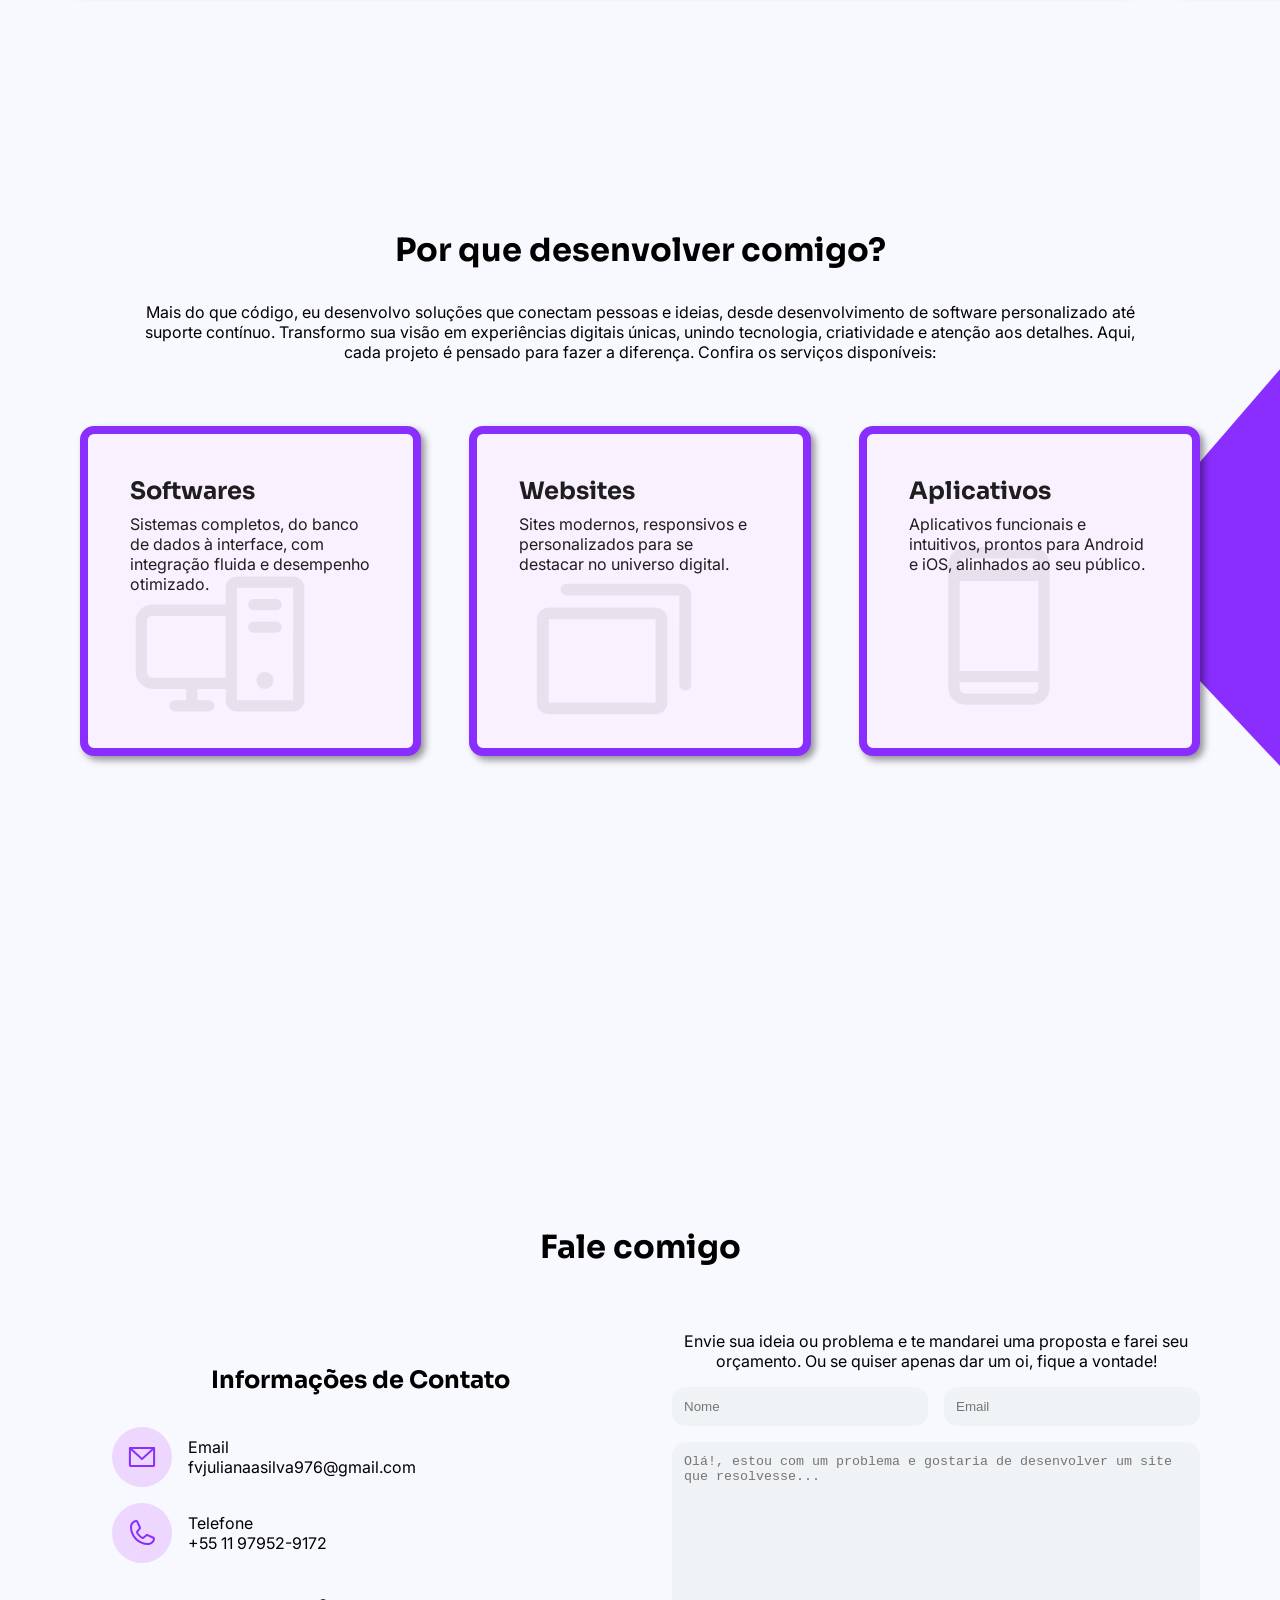
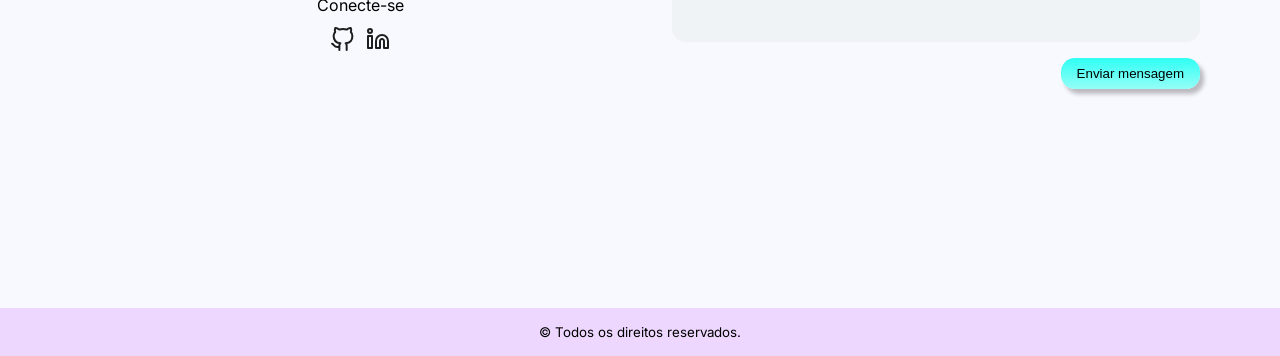
==== commit d16f0210: "feat: add carrossel para timeline" ====
--- a/index.html
+++ b/index.html
@@ -207,56 +207,57 @@
 
     <section id="timeline">
       <h2>Minha trajetória</h2>
-      <div class="timeline__cards">
-        <div class="card-timeline" id="item1">
-          <div class="trajetoria">
-            <div class="trajetoria__texts">
-              <h3>Técnica em Desenvolvimento de Sistemas</h3>
-              <p>Formada em Técnico em Desenvolvimento de Sistemas integrado ao Ensino Médio. Me apaixonei por tecnologia durante esses 3 anos que deram início a minha jornada nessa área, aprendendo de verdade e ganhando experiência com projetos práticos, como o TCC.</p>
-              <div class="local">
-                <!-- icone de local -->
-                <p>Etec de Guaianases - São Paulo</p>
-              </div>
-              <div class="stacks">
-                <div class="stack-secondary">REACT NATIVE</div>
-                <div class="stack-secondary">SQL</div>
-                <div class="stack-secondary">JAVA</div>
-                <div class="stack-secondary">JAVASCRIPT</div>
-                <div class="stack-secondary">HTML</div>
-                <div class="stack-secondary">CSS</div>
-                <div class="stack-secondary">PHP</div>
-                <div class="stack-secondary">LARAVEL</div>
-              </div>
-            </div>
-            <img src="assets/img/apex.jpeg" alt="" width="400px">
-          </div>
-          <p>2022 - 2024</p>
-          <a class="btn-next" href="#item2">
-            <img src="assets/img/icons/arrow.svg" alt="seta para direita" width="42px">
-          </a>
-        </div>
-        
-        <div class="card-timeline" id="item2">
-          <div class="trajetoria">
-            <div class="trajetoria__texts">
-              <h3>Graduanda em Análise e Desenvolvimento de Sistemas</h3>
-              <p>Cursando o 3° Semestre em Análise e Desenvolvimento de Sistemas na Fatec. Participo de competições de programação como a interfatecs, estou desenvolvendo projetos acadêmicos e fortalecendo minha base para o início de uma carreira como Engenheira de Software.</p>
-              <div class="local">
-                <!-- icone de local -->
-                <p>Fatec Ferraz de Vasconcelos - São Paulo</p>
-              </div>
-              <div class="stacks">
-                <div class="stack-secondary">FIGMA</div>
-                <div class="stack-secondary">UX/UI</div>
-                <div class="stack-secondary">PYTHON</div>
-                <div class="stack-secondary">ALGORITMOS</div>
-              </div>
-            </div>
-            <img src="assets/img/fatec.jpeg" alt="" width="400px">
-          </div>
-          <p>2025 - 2027</p>
-          <!-- <button>avançar</button> -->
-        </div>
+
+      <div class="carousel-wrapper">
+        <button class="arrow-btn prev" onclick="scrollTimeline(-1)">&#10094;</button>
+          <div class="timeline__cards" id="timelineList">
+            <div class="card-timeline" id="item1">
+              <div class="trajetoria">
+                <div class="trajetoria__texts">
+                  <h3>Técnica em Desenvolvimento de Sistemas</h3>
+                  <p>Formada em Técnico em Desenvolvimento de Sistemas integrado ao Ensino Médio. Me apaixonei por tecnologia durante esses 3 anos que deram início a minha jornada nessa área, aprendendo de verdade e ganhando experiência com projetos práticos, como o TCC.</p>
+                  <div class="local">
+                    <!-- icone de local -->
+                    <p>Etec de Guaianases - São Paulo</p>
+                  </div>
+                  <div class="stacks">
+                    <div class="stack-secondary">REACT NATIVE</div>
+                    <div class="stack-secondary">SQL</div>
+                    <div class="stack-secondary">JAVA</div>
+                    <div class="stack-secondary">JAVASCRIPT</div>
+                    <div class="stack-secondary">HTML</div>
+                    <div class="stack-secondary">CSS</div>
+                    <div class="stack-secondary">PHP</div>
+                    <div class="stack-secondary">LARAVEL</div>
+                  </div>
+                </div>
+                <img src="assets/img/apex.jpeg" alt="" width="400px">
+              </div>
+              <p>2022 - 2024</p>
+            </div>
+            
+            <div class="card-timeline" id="item2">
+              <div class="trajetoria">
+                <div class="trajetoria__texts">
+                  <h3>Graduanda em Análise e Desenvolvimento de Sistemas</h3>
+                  <p>Cursando o 3° Semestre em Análise e Desenvolvimento de Sistemas na Fatec. Participo de competições de programação como a interfatecs, estou desenvolvendo projetos acadêmicos e fortalecendo minha base para o início de uma carreira como Engenheira de Software.</p>
+                  <div class="local">
+                    <!-- icone de local -->
+                    <p>Fatec Ferraz de Vasconcelos - São Paulo</p>
+                  </div>
+                  <div class="stacks">
+                    <div class="stack-secondary">FIGMA</div>
+                    <div class="stack-secondary">UX/UI</div>
+                    <div class="stack-secondary">PYTHON</div>
+                    <div class="stack-secondary">ALGORITMOS</div>
+                  </div>
+                </div>
+                <img src="assets/img/fatec.jpeg" alt="" width="400px">
+              </div>
+              <p>2025 - 2027</p>
+            </div>
+          </div>
+        <button class="arrow-btn next" onclick="scrollTimeline(1)">&#10095;</button>
       </div>
     </section>
 
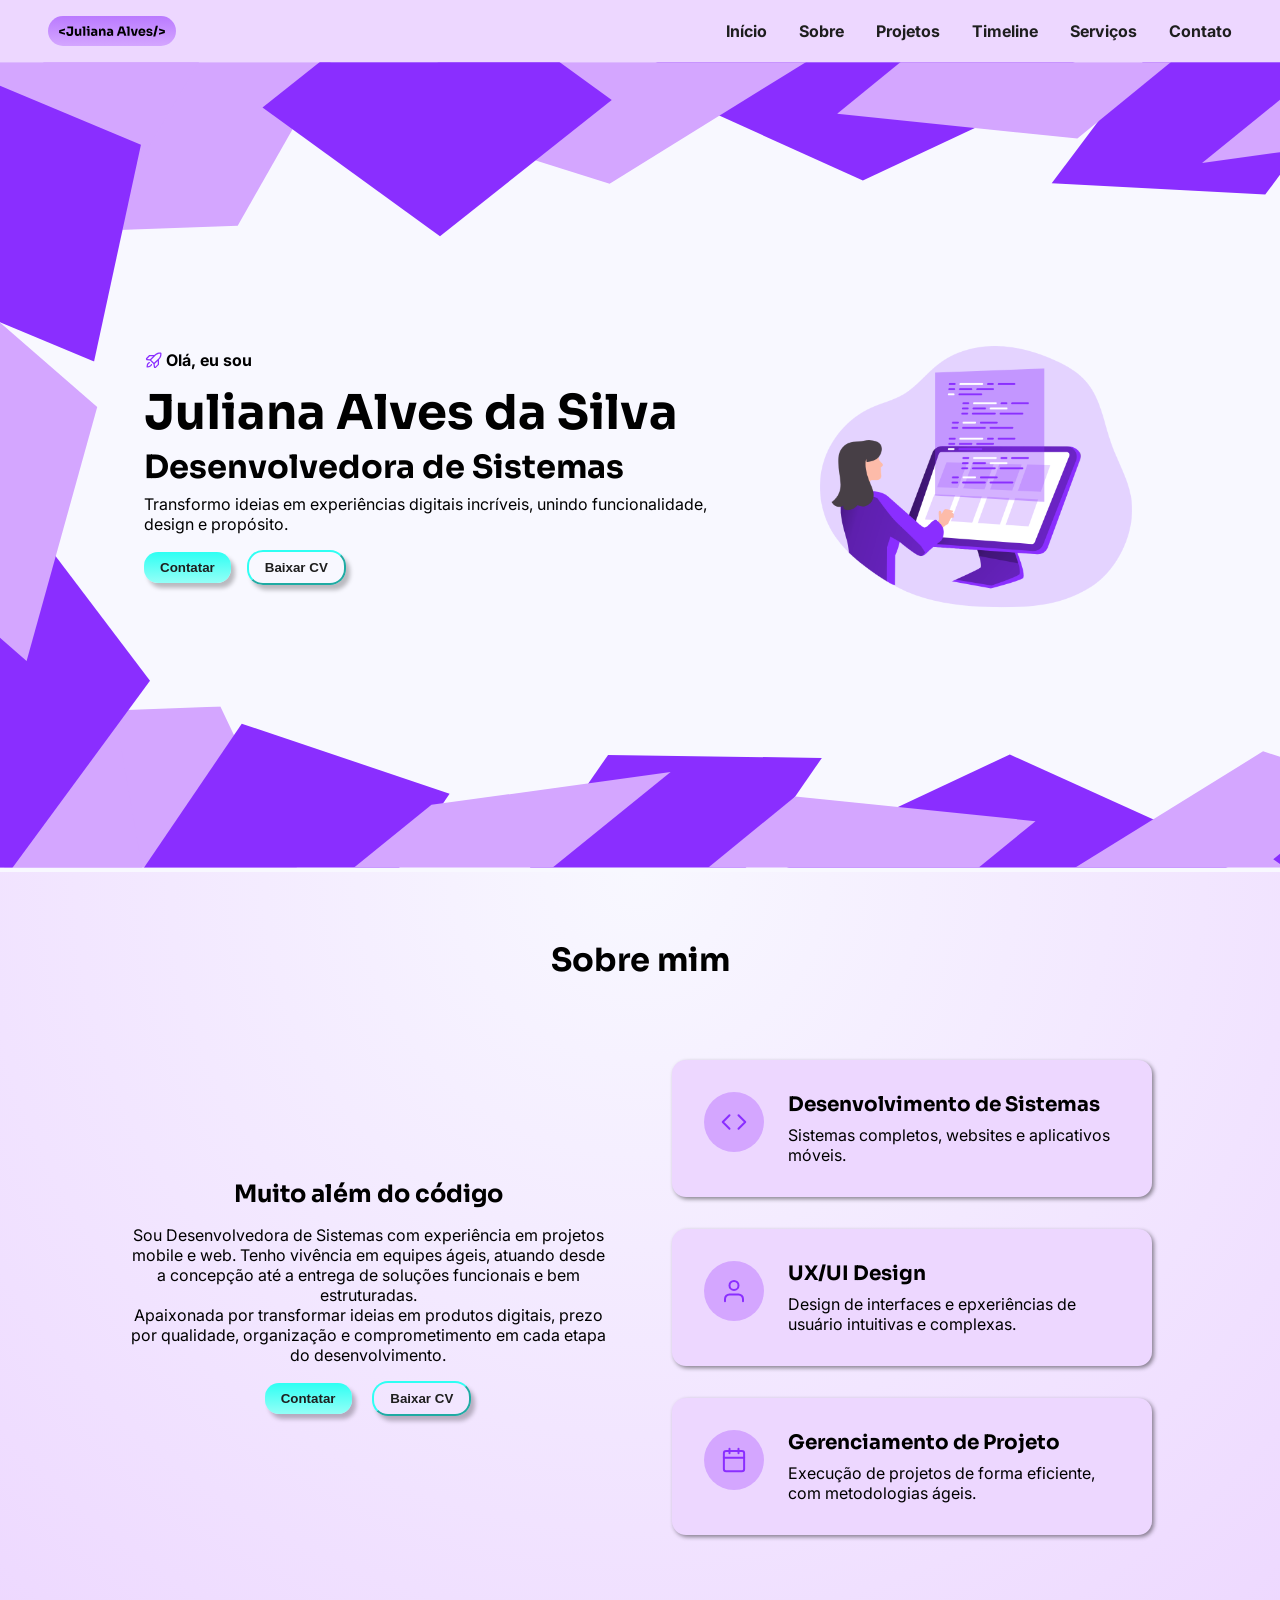
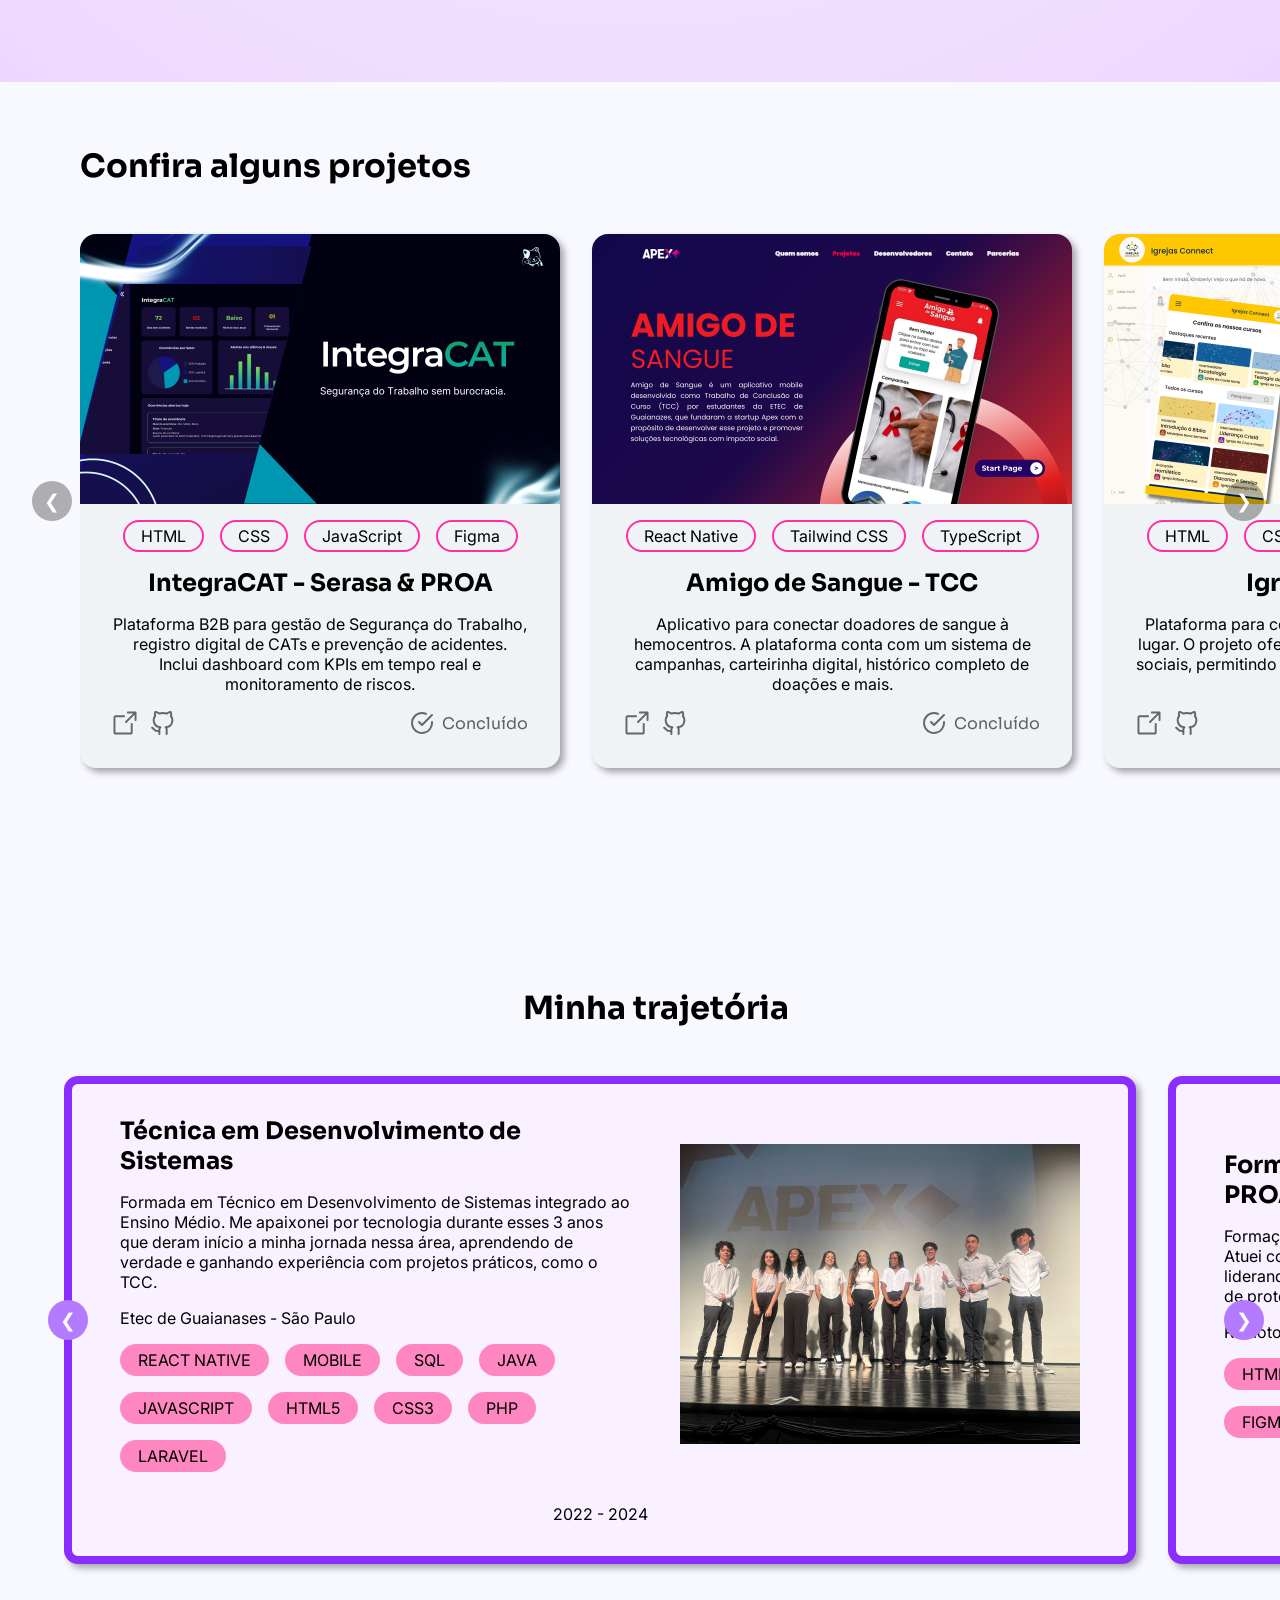
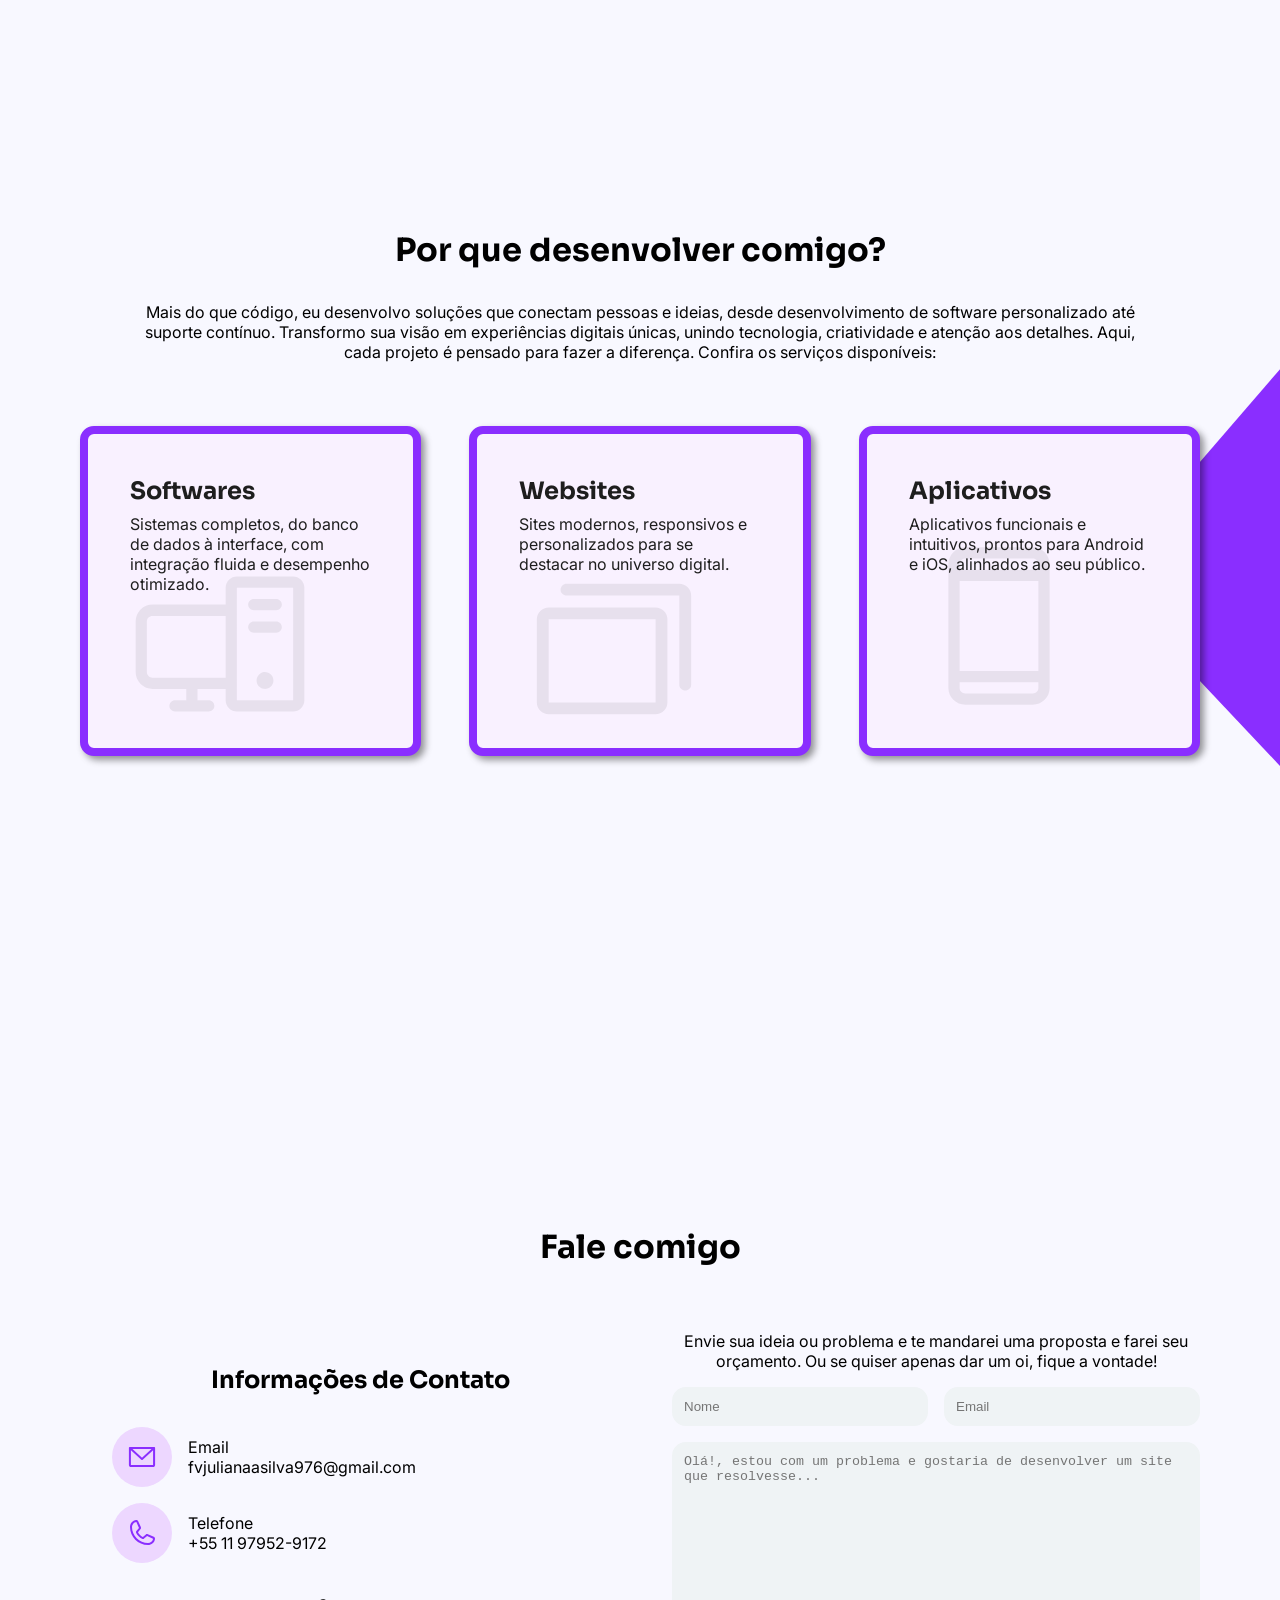
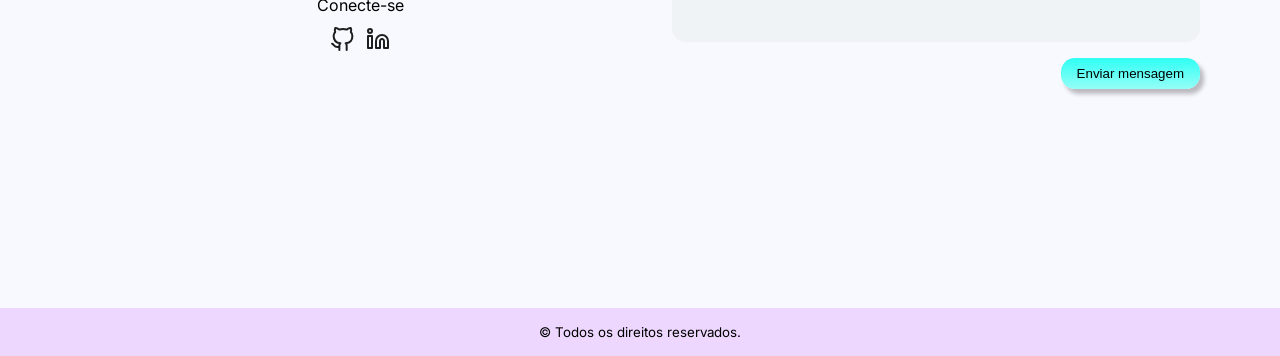
==== commit 2dfb19d0: "feat: ajusta mini carrossel para fotos" ====
--- a/index.html
+++ b/index.html
@@ -222,40 +222,85 @@
                   </div>
                   <div class="stacks">
                     <div class="stack-secondary">REACT NATIVE</div>
+                    <div class="stack-secondary">MOBILE</div>
                     <div class="stack-secondary">SQL</div>
                     <div class="stack-secondary">JAVA</div>
                     <div class="stack-secondary">JAVASCRIPT</div>
-                    <div class="stack-secondary">HTML</div>
-                    <div class="stack-secondary">CSS</div>
+                    <div class="stack-secondary">HTML5</div>
+                    <div class="stack-secondary">CSS3</div>
                     <div class="stack-secondary">PHP</div>
                     <div class="stack-secondary">LARAVEL</div>
                   </div>
                 </div>
-                <img src="assets/img/apex.jpeg" alt="" width="400px">
+                <img src="assets/img/apex.jpeg" alt="Apresentação TCC" width="400px">
               </div>
               <p>2022 - 2024</p>
             </div>
-            
+
             <div class="card-timeline" id="item2">
               <div class="trajetoria">
                 <div class="trajetoria__texts">
+                  <h3>Formação Front-end Serasa Experian & PROA</h3>
+                  <p>Formação intensiva em front-end pelo programa Transforme-se. Atuei como <strong>Product Owner</strong> e <strong>Dev Front-End</strong> no projeto IntegraCAT, liderando a equipe em processos ágeis. Fui responsável pela criação de protótipos de alta fidelidade no Figma e interfaces responsivas.</p>
+                  <div class="local">
+                    <!-- icone de local -->
+                    <p>Remoto</p>
+                  </div>
+                  <div class="stacks">
+                    <div class="stack-secondary">HTML5</div>
+                    <div class="stack-secondary">CSS3</div>
+                    <div class="stack-secondary">JAVASCRIPT</div>
+                    <div class="stack-secondary">UX/UI</div>
+                    <div class="stack-secondary">FIGMA</div>
+                    <div class="stack-secondary">GIT</div>
+                    <div class="stack-secondary">GITHUB</div>
+                  </div>
+                </div>
+                <div class="mini-carousel">
+                  <div class="mini-carousel__track" id="track1">
+                    <img src="assets/img/catapresentacao.jpeg" alt="Apresentação">
+                    <img src="assets/img/catturmas.jpeg" alt="Turma">
+                    <img src="assets/img/catequipe.jpeg" alt="Equipe IntegraCAT">
+                    <img src="assets/img/catreuniao.jpeg" alt="Reunião online">
+                  </div>
+                  
+                  <button class="mini-arrow prev" onclick="moveMini(-1, 'track1')">&#10094;</button>
+                  <button class="mini-arrow next" onclick="moveMini(1, 'track1')">&#10095;</button>
+                  
+                  <div class="mini-dots">
+                    <span class="dot active"></span>
+                    <span class="dot"></span>
+                    <span class="dot"></span>
+                    <span class="dot"></span>
+                  </div>
+                </div>
+              </div>
+              <p>2026</p>
+            </div>
+            
+            <div class="card-timeline" id="item3">
+              <div class="trajetoria">
+                <div class="trajetoria__texts">
                   <h3>Graduanda em Análise e Desenvolvimento de Sistemas</h3>
-                  <p>Cursando o 3° Semestre em Análise e Desenvolvimento de Sistemas na Fatec. Participo de competições de programação como a interfatecs, estou desenvolvendo projetos acadêmicos e fortalecendo minha base para o início de uma carreira como Engenheira de Software.</p>
+                  <p>Cursando o 3° Semestre em Análise e Desenvolvimento de Sistemas na Fatec. Participo de competições de programação como a interfatecs, estou desenvolvendo projetos acadêmicos e fortalecendo minha base técnica para atuar com desenvolvimento Front-end e Mobile.</p>
                   <div class="local">
                     <!-- icone de local -->
                     <p>Fatec Ferraz de Vasconcelos - São Paulo</p>
                   </div>
                   <div class="stacks">
+                    <div class="stack-secondary">PYTHON</div>
+                    <div class="stack-secondary">JAVA</div>
+                    <div class="stack-secondary">ALGORITMOS</div>
+                    <div class="stack-secondary">HTML5</div>
+                    <div class="stack-secondary">CSS3</div>
+                    <div class="stack-secondary">JAVASCRIPT</div>
                     <div class="stack-secondary">FIGMA</div>
                     <div class="stack-secondary">UX/UI</div>
-                    <div class="stack-secondary">PYTHON</div>
-                    <div class="stack-secondary">ALGORITMOS</div>
                   </div>
                 </div>
-                <img src="assets/img/fatec.jpeg" alt="" width="400px">
+                <img src="assets/img/fatec.jpeg" alt="Turma ADS" width="400px">
               </div>
               <p>2025 - 2027</p>
-            </div>
           </div>
         <button class="arrow-btn next" onclick="scrollTimeline(1)">&#10095;</button>
       </div>
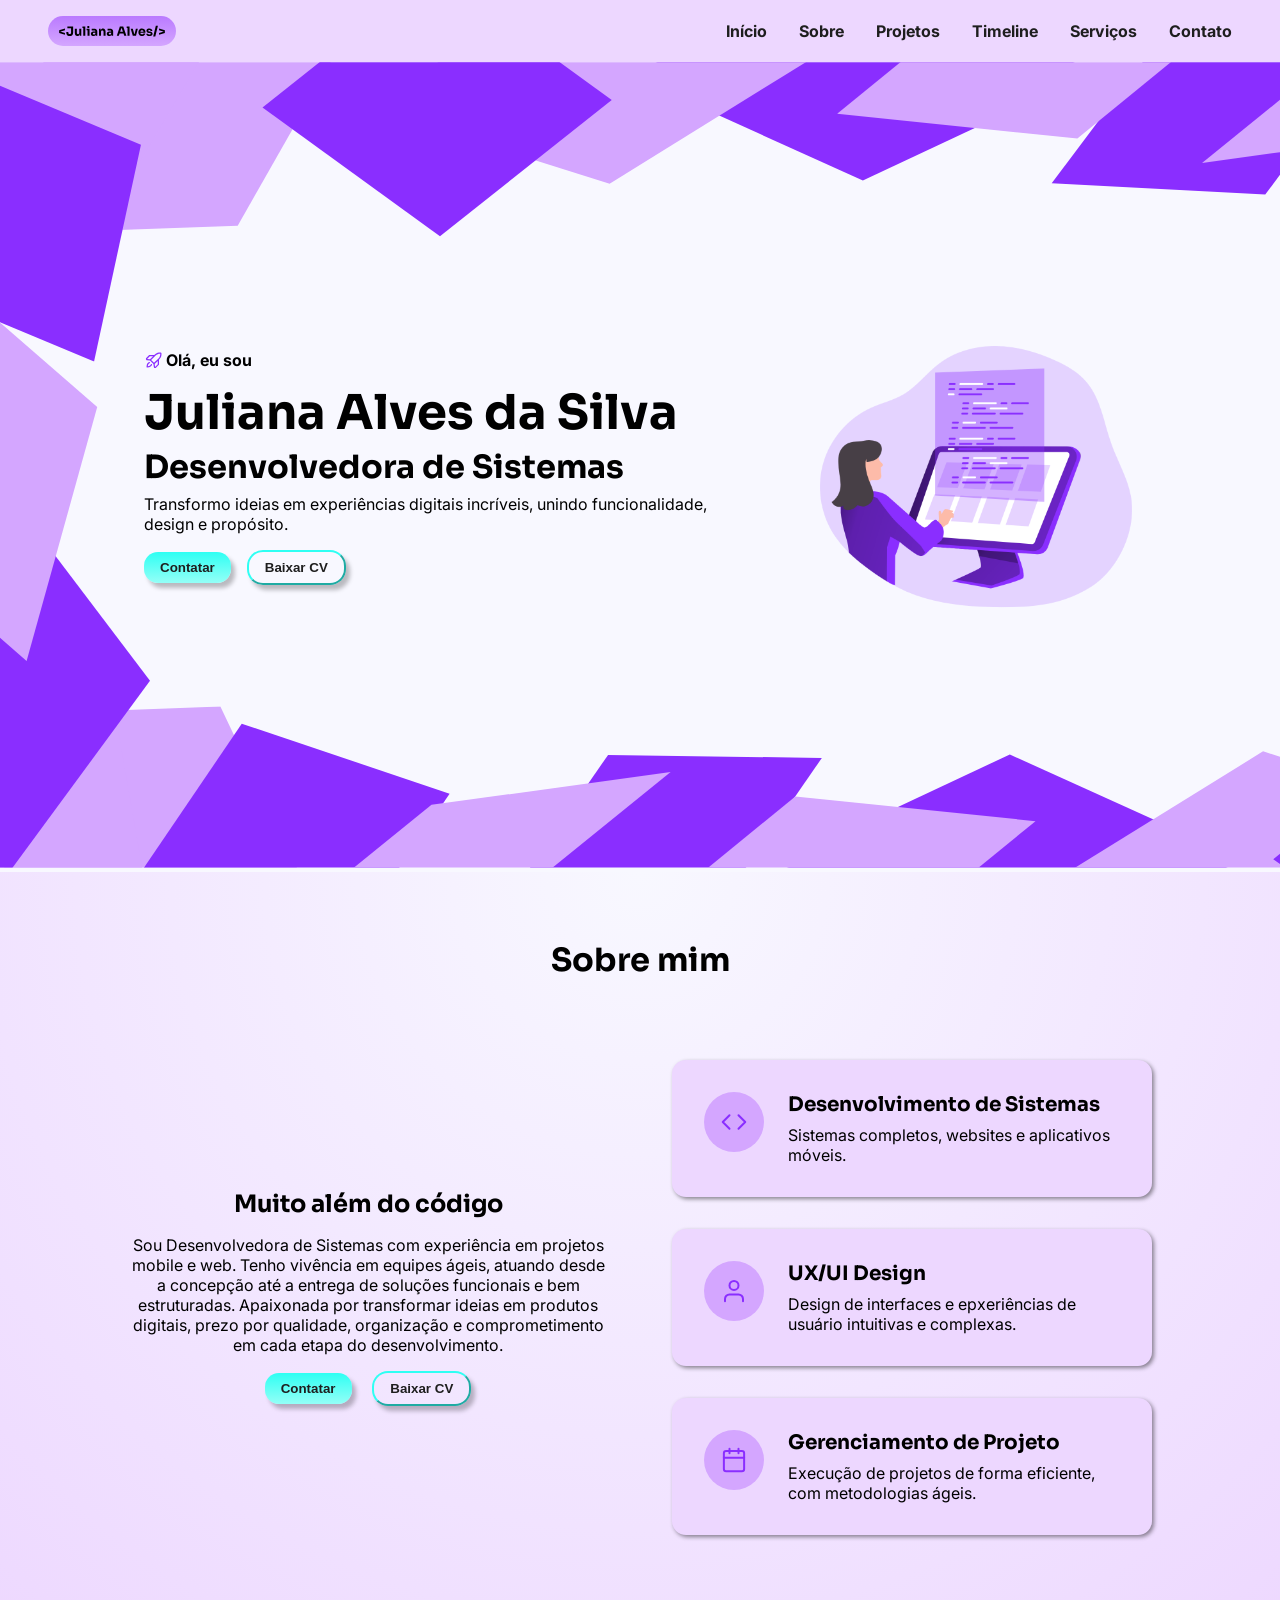
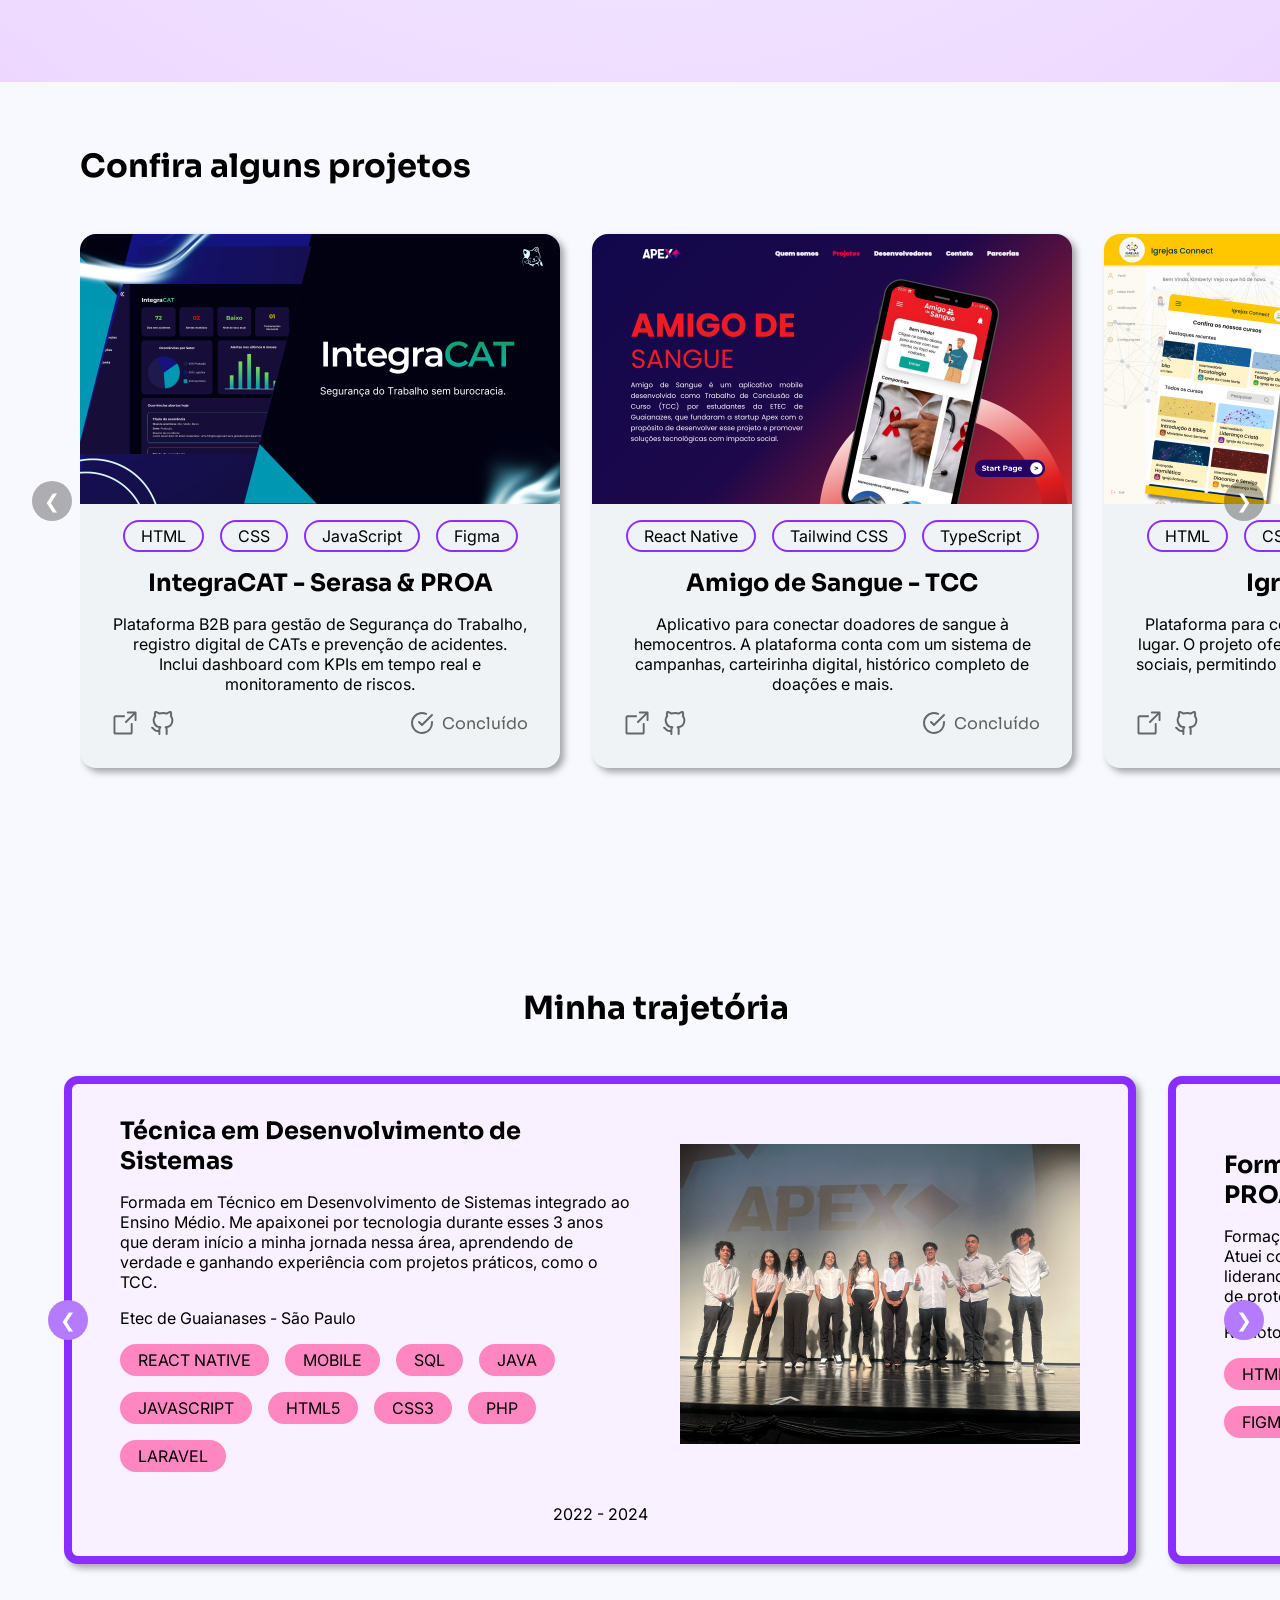
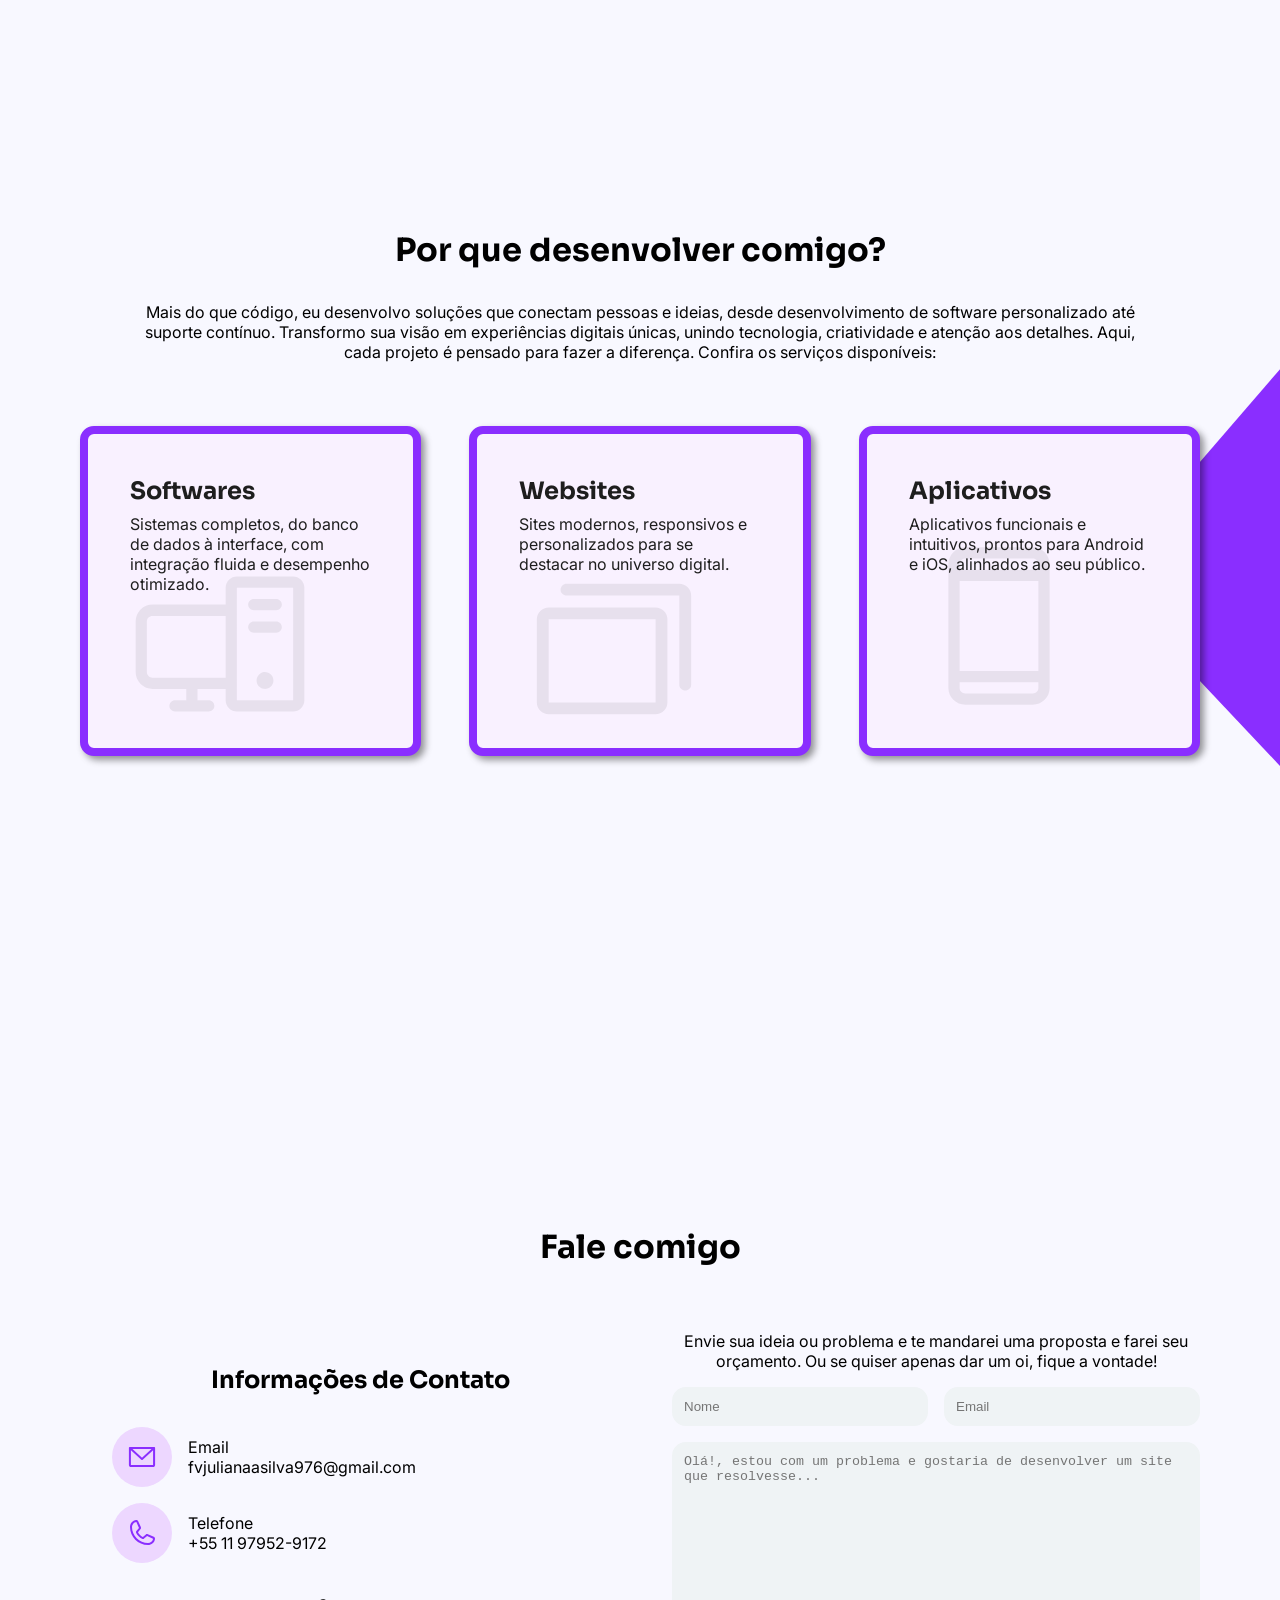
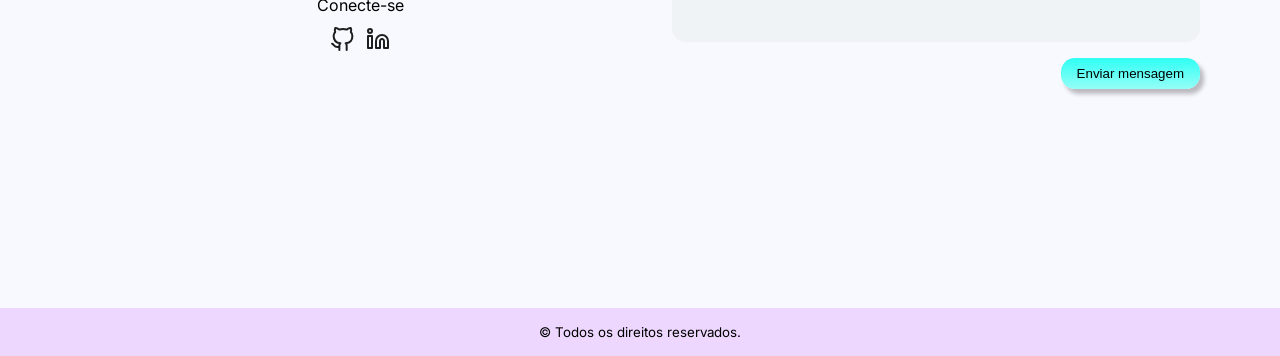
==== commit 34cde302: "feat: troca cor de stack" ====
--- a/index.html
+++ b/index.html
@@ -55,8 +55,7 @@
       <div class="about-main">
         <div class="about__intro">
           <h3>Muito além do código</h3>
-          <p>Sou Desenvolvedora de Sistemas com experiência em projetos mobile e web. Tenho vivência em equipes ágeis, atuando desde a concepção até a entrega de soluções funcionais e bem estruturadas.
-          <br>Apaixonada por transformar ideias em produtos digitais, prezo por qualidade, organização e comprometimento em cada etapa do desenvolvimento.</p>
+          <p>Sou Desenvolvedora de Sistemas com experiência em projetos mobile e web. Tenho vivência em equipes ágeis, atuando desde a concepção até a entrega de soluções funcionais e bem estruturadas. Apaixonada por transformar ideias em produtos digitais, prezo por qualidade, organização e comprometimento em cada etapa do desenvolvimento.</p>
           <div class="ctas">
             <button class="btn-primary"><a href="#contact">Contatar</a></button>
             <button class="btn-secondary"><a href="assets/archives/curriculo-juliana-ti.pdf" download="curriculo-juliana-ti">Baixar CV</a></button>
@@ -300,7 +299,7 @@
                 </div>
                 <img src="assets/img/fatec.jpeg" alt="Turma ADS" width="400px">
               </div>
-              <p>2025 - 2027</p>
+              <p>2025 - Previsão: 2027</p>
           </div>
         <button class="arrow-btn next" onclick="scrollTimeline(1)">&#10095;</button>
       </div>
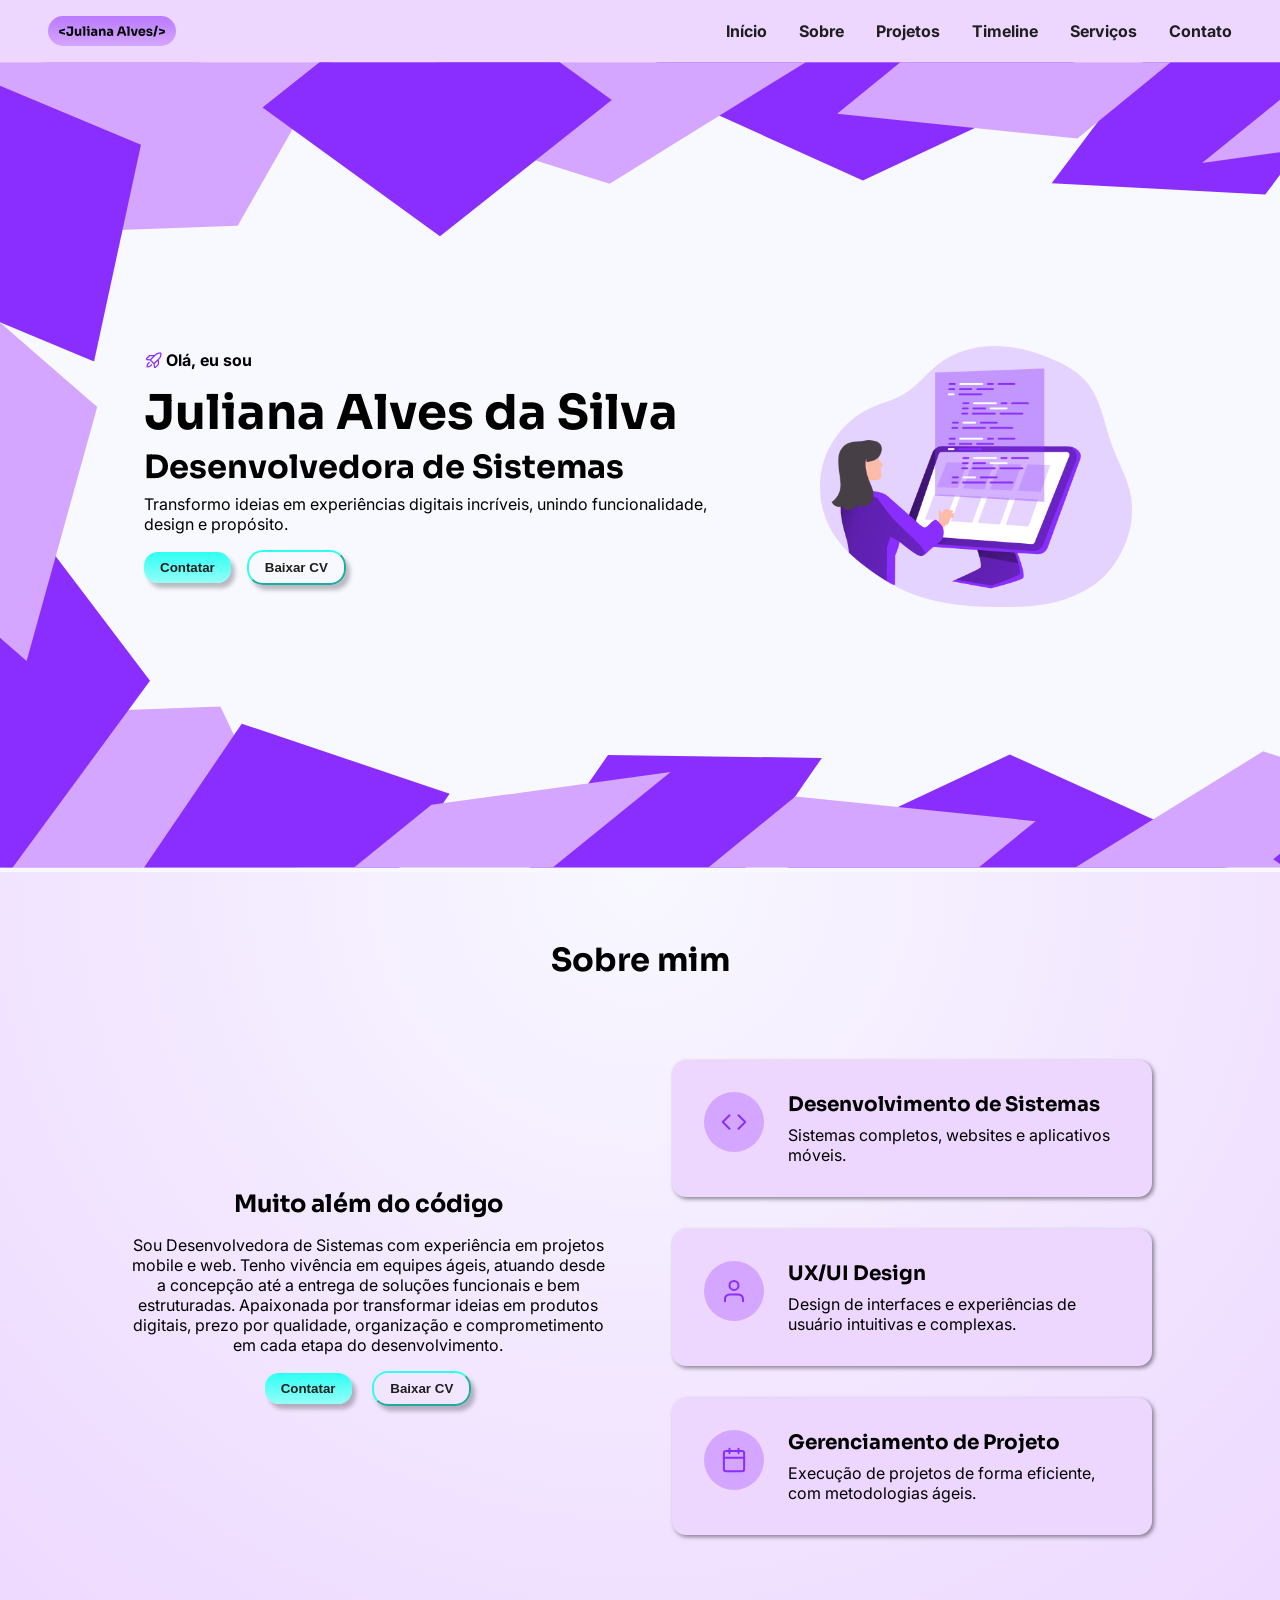
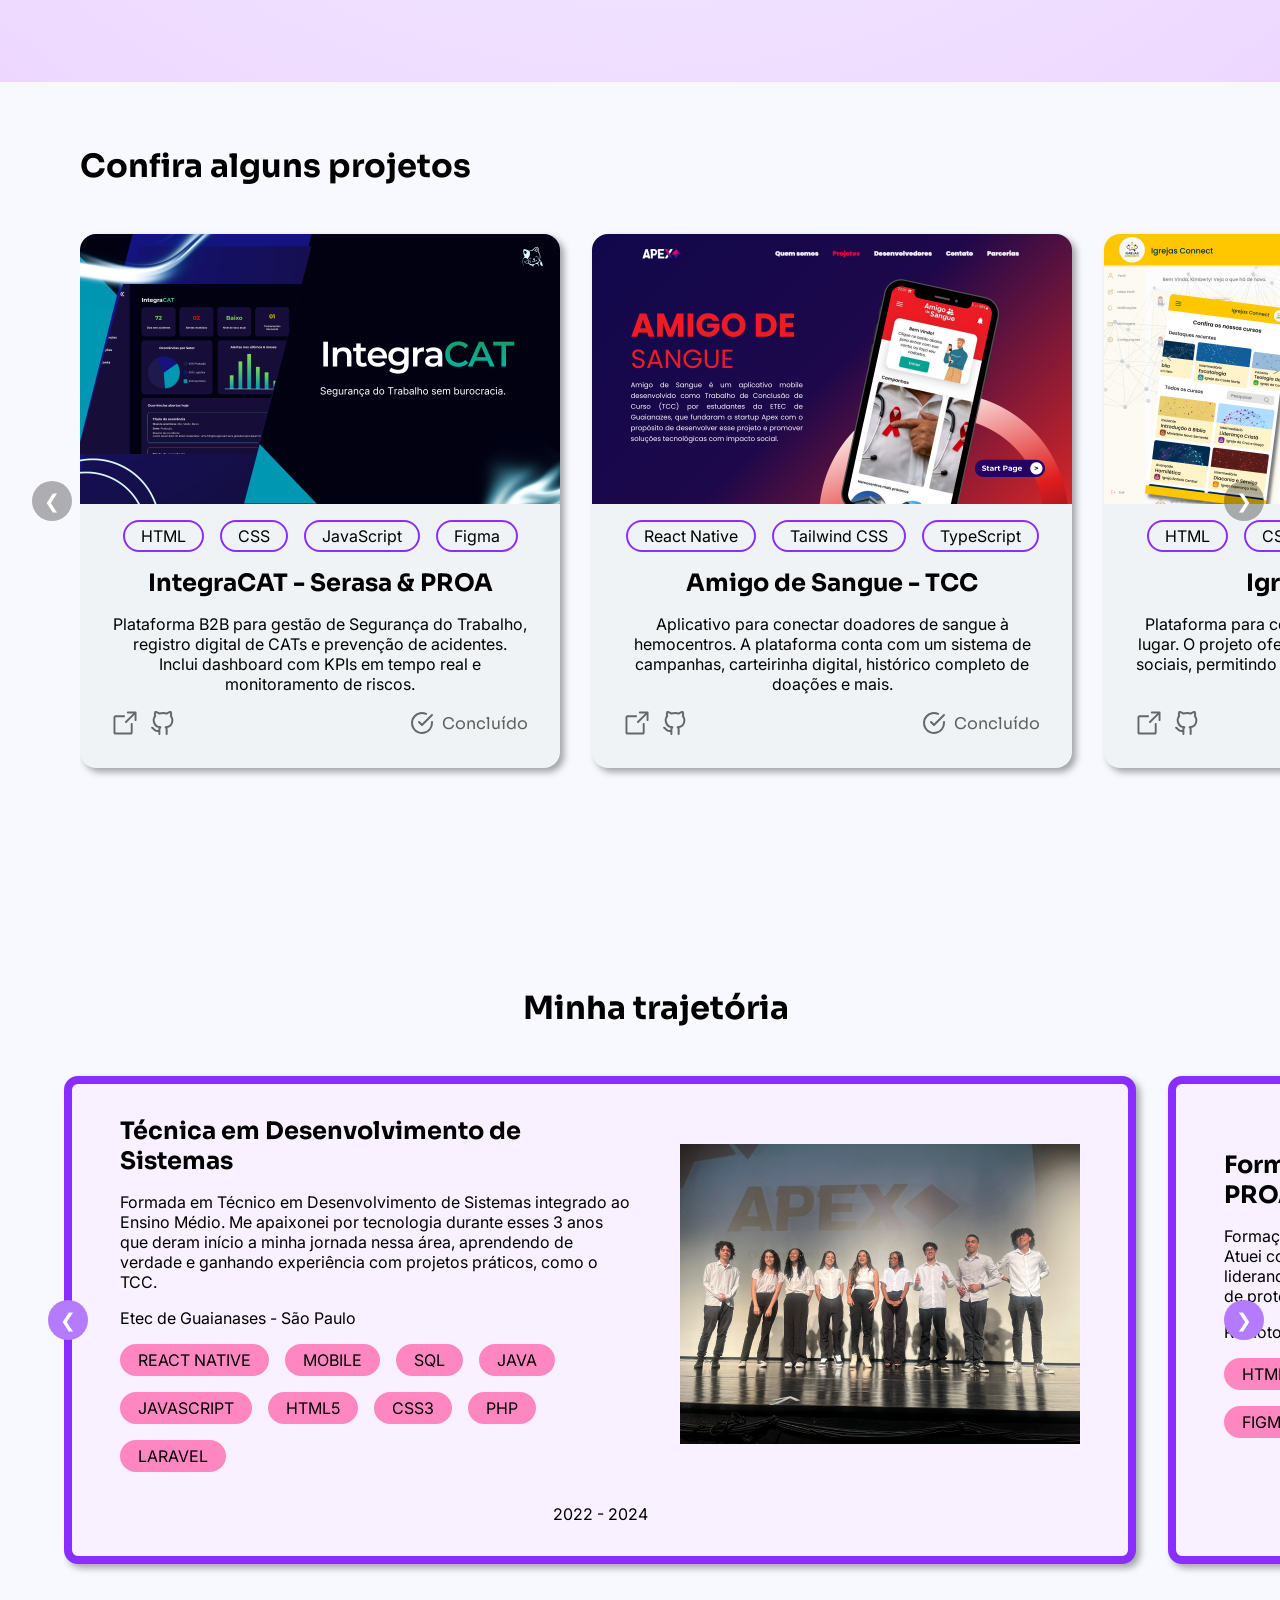
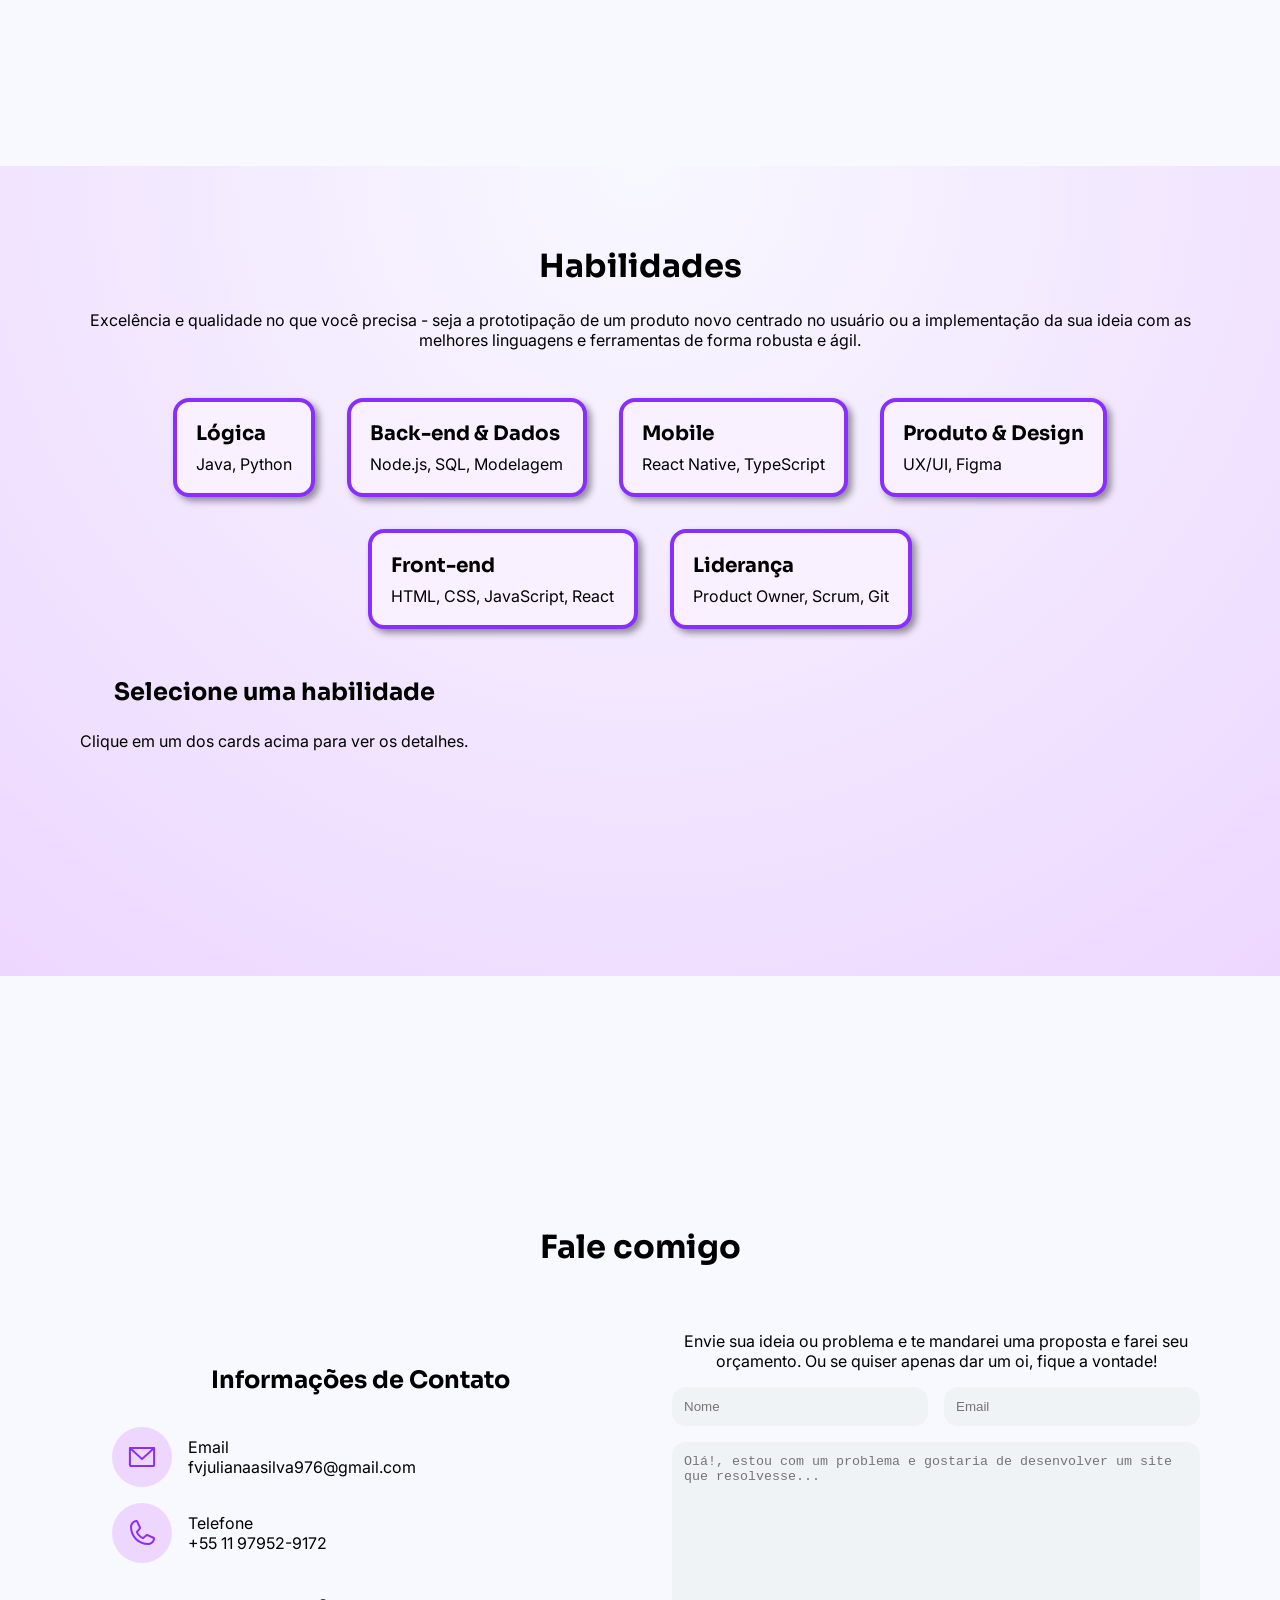
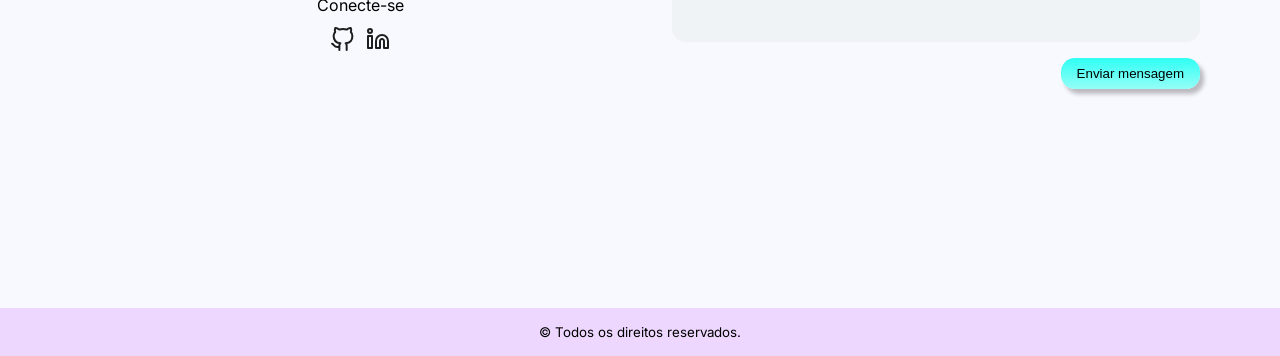
==== commit e44de1a3: "feat: add secao de habilidades e interatividade" ====
--- a/index.html
+++ b/index.html
@@ -73,7 +73,7 @@
             <img src="assets/img/icons/user.svg" alt="ícone de usuário">
             <div class="card__texts">
               <h4>UX/UI Design</h4>
-              <p>Design de interfaces e epxeriências de usuário intuitivas e complexas.</p>
+              <p>Design de interfaces e experiências de usuário intuitivas e complexas.</p>
             </div>
           </div>
           <div class="card">
@@ -305,38 +305,52 @@
       </div>
     </section>
 
-    <section id="services">
-      <div class="services__texts">
-        <h2>Por que desenvolver comigo?</h2>
-        <p>Mais do que código, eu desenvolvo soluções que conectam pessoas e ideias, desde desenvolvimento de software personalizado até suporte contínuo. Transformo sua visão em experiências digitais únicas, unindo tecnologia, criatividade e atenção aos detalhes. Aqui, cada projeto é pensado para fazer a diferença. Confira os serviços disponíveis:</p>
-      </div>
-      <div class="services__cards">
-        <div class="service__card">
-          <a href="#contact">
-            <div class="service__card-texts">
-              <h3>Softwares</h3>
-              <p>Sistemas completos, do banco de dados à interface, com integração fluida e desempenho otimizado.</p>
-            </div>
-            <img src="assets/img/icons/DesktopTower.svg" alt="Ícone de computador de fundo" width="180px" style="margin-top: -40px; margin-right: -10px;">
-          </a>
-        </div>
-        <div class="service__card">
-          <a href="#contact">
-            <div class="service__card-texts">
-              <h3>Websites</h3>
-              <p>Sites modernos, responsivos e personalizados para se destacar no universo digital.</p>
-            </div>
-            <img src="assets/img/icons/Cards.svg" alt="Ícone de pa´ginas web de fundo" width="190px" style="margin-top: -20px; margin-right: -10px;">
-          </a>
-        </div>
-        <div class="service__card">
-          <a href="#contact">
-            <div class="service__card-texts">
-              <h3>Aplicativos</h3>
-              <p>Aplicativos funcionais e intuitivos, prontos para Android e iOS, alinhados ao seu público.</p>
-            </div>
-            <img src="assets/img/icons/DeviceMobile.svg" alt="Ícone de celular de fundo" width="180px" style="margin-top: -38px; margin-right: -30px;">
-          </a>
+    <section id="skills">
+      <div class="skills__texts">
+        <h2>Habilidades</h2>
+        <p>Excelência e qualidade no que você precisa - seja a prototipação de um produto novo centrado no usuário ou a implementação da sua ideia com as melhores linguagens e ferramentas de forma robusta e ágil.</p>
+      </div>
+      <div class="skills__cards">
+        <!-- 1. A Raiz (Matemática) -->
+        <div class="skill__card" data-skill="logica">
+          <h4>Lógica</h4>
+          <p>Java, Python</p>
+        </div>
+        <div class="skill__card" data-skill="backend">
+          <h4>Back-end & Dados</h4>
+          <p>Node.js, SQL, Modelagem</p>
+        </div>
+        <!-- 2. O Salto -->
+        <div class="skill__card" data-skill="mobile">
+          <h4>Mobile</h4>
+          <p>React Native, TypeScript</p>
+        </div>
+        <!-- 3. A Descoberta (Arte) -->
+        <div class="skill__card" data-skill="design">
+          <h4>Produto & Design</h4>
+          <p>UX/UI, Figma</p>
+        </div>
+        <!-- 4. A Ponte -->
+        <div class="skill__card" data-skill="frontend">
+          <h4>Front-end</h4>
+          <p>HTML, CSS, JavaScript, React</p>
+        </div>
+        <!-- 5. As Pessoas -->
+        <div class="skill__card" data-skill="scrum">
+          <h4>Liderança</h4>
+          <p>Product Owner, Scrum, Git</p>
+        </div>
+      </div>
+      <div class="skills__details">
+        <aside id="details-container">
+          <h3 id="detail-title">Selecione uma habilidade</h3>
+          <p id="detail-description">Clique em um dos cards acima para ver os detalhes.</p>
+          <ul id="detail-list">
+          </ul>
+        </aside>
+        <div class="details-midia">
+          <img src="" alt="">
+          <p></p>
         </div>
       </div>
     </section>
